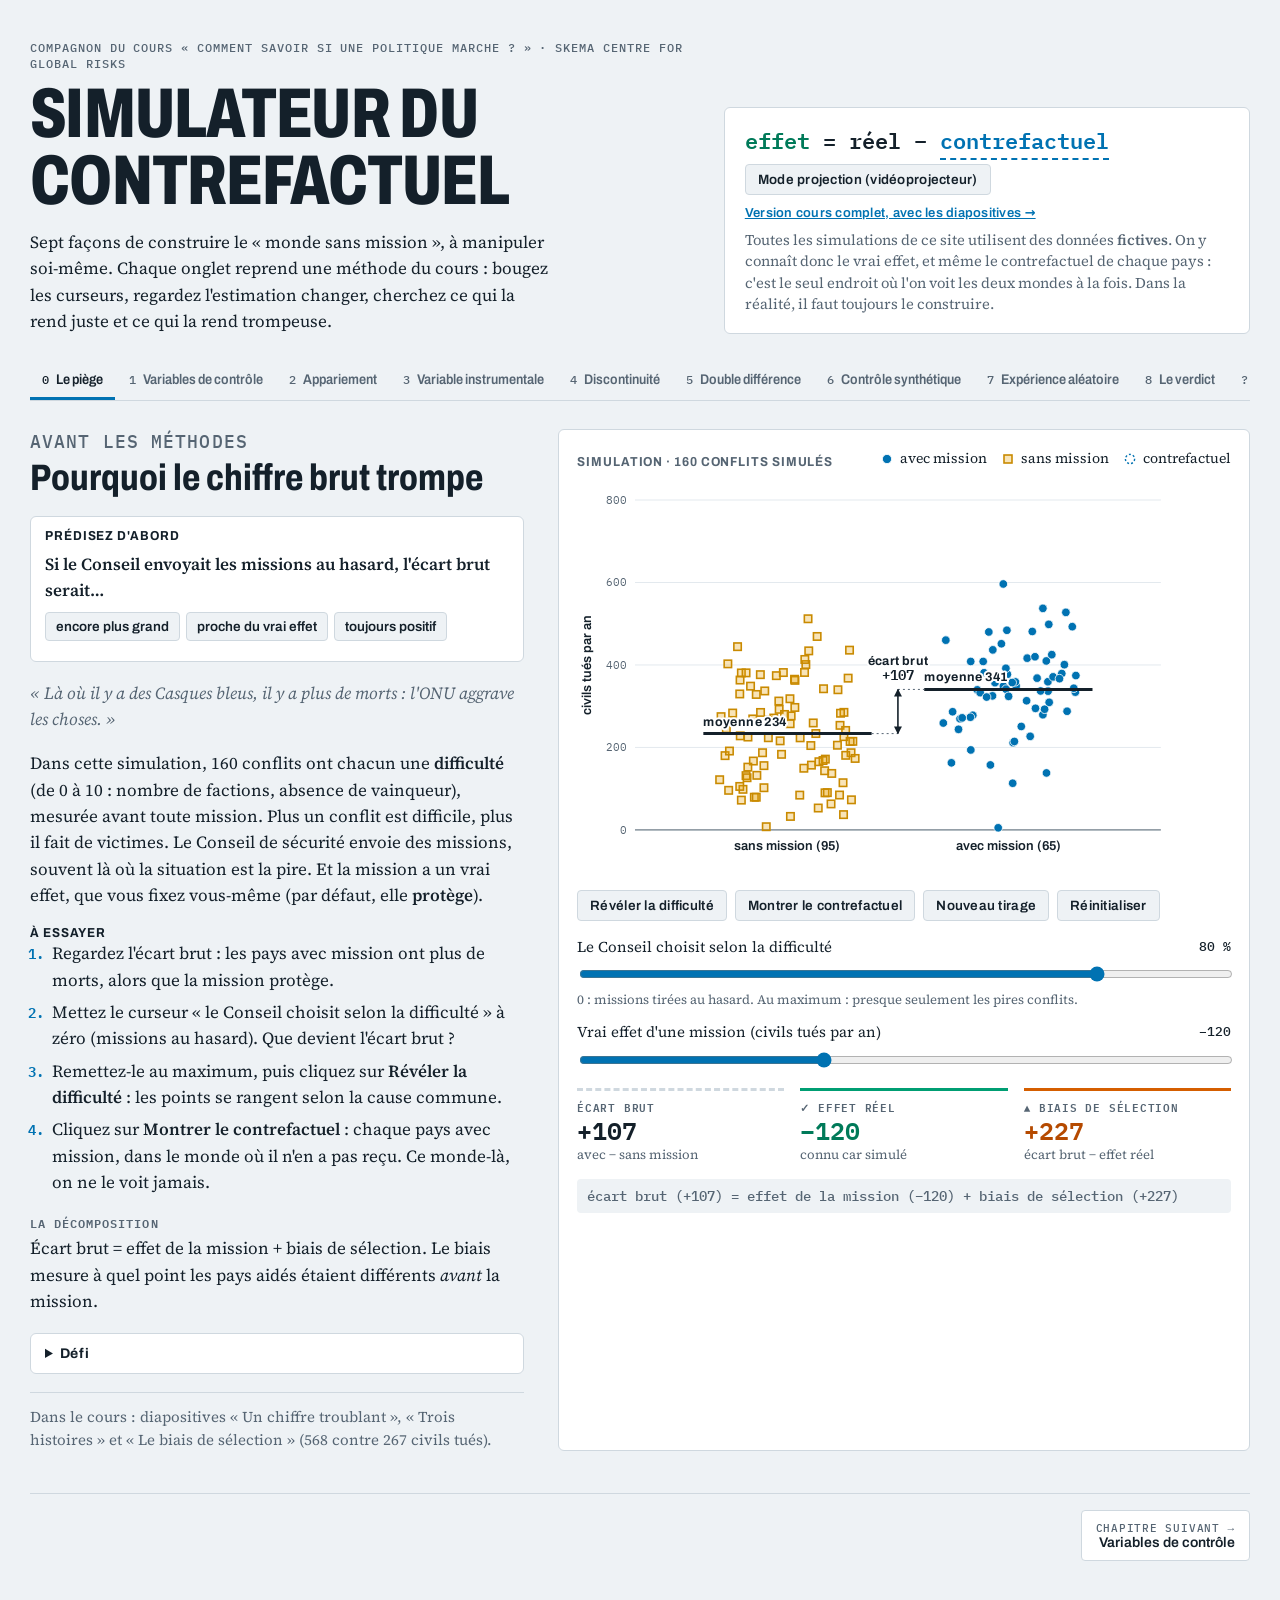
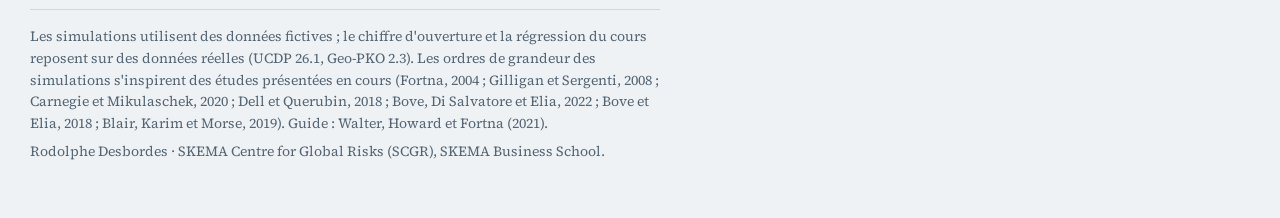
==== simulateur.html @ 94ee0ae7 "Vérification des références et des affirmations : corrections - Rotation des sièges africains au Con" ====
<!doctype html>
<html lang="fr">
<head>
<meta charset="utf-8">
<meta name="viewport" content="width=device-width, initial-scale=1, viewport-fit=cover">
<meta name="description" content="Compagnon du cours « Comment savoir si une politique marche ? » : simulations manipulables des méthodes d'inférence causale, fil rouge Casques bleus.">
<title>Simulateur du contrefactuel</title>
<link rel="icon" href="data:image/svg+xml,%3Csvg xmlns=%22http://www.w3.org/2000/svg%22 viewBox=%220 0 16 16%22%3E%3Crect width=%2216%22 height=%2216%22 rx=%223%22 fill=%22%230072B2%22/%3E%3Ccircle cx=%228%22 cy=%228%22 r=%223.2%22 fill=%22white%22/%3E%3C/svg%3E">
<link rel="stylesheet" href="fonts/fonts.css">
<style>
/* Layout: a field-lab notebook. Text column (what to compare, why, what could mislead) beside a live bench (chart, controls, readouts). One method per tab, in the order of the lecture. */
:root{
  --bg:#EEF2F5; --panel:#FFFFFF; --ink:#14202A; --muted:#566573; --line:#CFD8DF; --grid:#E3E9EE;
  --t:#0072B2; --t-soft:rgba(0,114,178,.14);
  --c:#C98A00; --c-soft:rgba(230,159,0,.28); --c-ink:#9A6700;
  --eff:#009E73; --eff-ink:#007A59; --warn:#D55E00; --warn-soft:rgba(213,94,0,.12); --warn-ink:#B54A00; --on-accent:#fff; --hid:#CC79A7; --hid-ink:#A3507E;
  --disp:"Archivo","Arial Narrow",system-ui,sans-serif;
  --body:"Source Serif 4",Georgia,"Times New Roman",serif;
  --mono:"IBM Plex Mono",ui-monospace,"SFMono-Regular",Menlo,monospace;
}
@media (prefers-color-scheme: dark){:root:not([data-theme="light"]){
  --bg:#0F161C; --panel:#172129; --ink:#E4ECF2; --muted:#9BABB8; --line:#2B3945; --grid:#212E38;
  --t:#56B4E9; --t-soft:rgba(86,180,233,.16); --c:#E69F00; --c-soft:rgba(230,159,0,.25); --c-ink:#F2B83C;
  --eff:#2BB98E; --eff-ink:#45CFA3; --warn:#EE7A35; --warn-soft:rgba(238,122,53,.14); --warn-ink:#EE7A35; --on-accent:#0F161C; --hid:#E08CBB; --hid-ink:#EBA3CB; color-scheme:dark}}
:root[data-theme="dark"]{
  --bg:#0F161C; --panel:#172129; --ink:#E4ECF2; --muted:#9BABB8; --line:#2B3945; --grid:#212E38;
  --t:#56B4E9; --t-soft:rgba(86,180,233,.16); --c:#E69F00; --c-soft:rgba(230,159,0,.25); --c-ink:#F2B83C;
  --eff:#2BB98E; --eff-ink:#45CFA3; --warn:#EE7A35; --warn-soft:rgba(238,122,53,.14); --warn-ink:#EE7A35; --on-accent:#0F161C; --hid:#E08CBB; --hid-ink:#EBA3CB; color-scheme:dark}

*{box-sizing:border-box}
body{background:var(--bg);color:var(--ink);font:17px/1.55 var(--body);margin:0}
.wrap{max-width:1260px;margin:0 auto;padding-inline:20px;padding-block:0 56px}
h1,h2,h3{font-family:var(--disp);text-wrap:balance;margin:0}
p{margin:0}
a{color:var(--t)}
button,input{font:inherit}
:focus-visible{outline:2px solid var(--t);outline-offset:2px}

/* hero */
.hero{padding-block:40px 26px;display:grid;grid-template-columns:minmax(0,1.25fr) minmax(0,1fr);gap:36px;align-items:end}
.eyebrow{font:500 12px/1.3 var(--mono);letter-spacing:.08em;text-transform:uppercase;color:var(--muted)}
.hero h1{font-weight:800;font-stretch:72%;font-size:clamp(2.4rem,6vw,4.4rem);line-height:.95;letter-spacing:-.01em;text-transform:uppercase;margin-top:10px}
.hero .lede{margin-top:14px;max-width:58ch;color:var(--ink)}
.formula{border:1px solid var(--line);background:var(--panel);border-radius:6px;padding:18px 20px;display:grid;gap:10px}
.formula .eq{font:600 clamp(1.05rem,2.2vw,1.35rem)/1.3 var(--mono)}
.formula .eq .cf{border-bottom:2px dashed var(--t);color:var(--t)}
.formula .eq .ef{color:var(--eff-ink)}
.switch{font:600 13px var(--disp);letter-spacing:.02em}
.switch:empty{display:none}
.formula small{font-size:.92rem;color:var(--muted);line-height:1.45}

/* tabs */
.tabs{position:sticky;top:env(safe-area-inset-top,0px);z-index:5;background:var(--bg);border-bottom:1px solid var(--line);display:flex;gap:2px;overflow-x:auto;scrollbar-width:thin}
.tabs button{border:0;background:none;color:var(--muted);padding:12px 12px 10px;cursor:pointer;white-space:nowrap;font:600 14px var(--disp);font-stretch:88%;border-bottom:3px solid transparent;display:flex;gap:7px;align-items:baseline}
.tabs button .n{font:500 12px var(--mono)}
.tabs button[aria-selected="true"]{color:var(--ink);border-bottom-color:var(--t)}
.tabs button:hover{color:var(--ink)}

/* panels */
.panel{display:grid;grid-template-columns:minmax(0,5fr) minmax(0,7fr);gap:34px;padding-top:28px}
.panel[hidden]{display:none!important}
.text{display:grid;gap:18px;align-content:start;min-width:0}
.text h2{font-weight:750;font-stretch:80%;font-size:clamp(1.7rem,3vw,2.3rem);line-height:1.05}
.text h2 .k{font:500 .5em var(--mono);color:var(--muted);display:block;letter-spacing:.06em;margin-bottom:6px;text-transform:uppercase}
.text .q{font-style:italic;color:var(--muted)}
dl.sheet{margin:0;display:grid;gap:12px}
dl.sheet dt{font:600 11.5px var(--mono);letter-spacing:.09em;text-transform:uppercase;color:var(--muted)}
dl.sheet dd{margin:2px 0 0}
dl.sheet .trap dt{color:var(--warn-ink)}
.steps{margin:0;padding-left:1.3em;display:grid;gap:6px}
.steps li::marker{font:600 .85em var(--mono);color:var(--t)}
.h3{font:700 13px var(--disp);letter-spacing:.07em;text-transform:uppercase;font-stretch:90%}
details.defi{border:1px solid var(--line);border-radius:6px;padding:12px 14px;background:var(--panel)}
details.defi summary{cursor:pointer;font:700 14px var(--disp);letter-spacing:.04em}
details.defi p{margin-top:8px}
.course{font-size:.94rem;color:var(--muted);border-top:1px solid var(--line);padding-top:12px}

/* lab bench */
.lab{background:var(--panel);border:1px solid var(--line);border-radius:6px;padding:18px;display:grid;gap:14px;align-content:start;min-width:0}
.labhead{display:flex;flex-wrap:wrap;justify-content:space-between;gap:8px 16px;align-items:baseline}
.labhead .h3{color:var(--muted)}
.legend{display:flex;flex-wrap:wrap;gap:6px 14px;font-size:14px;color:var(--ink)}
.legend span{display:inline-flex;align-items:center;gap:6px}
.legend svg{flex:none}
.chartbox{min-width:0}
svg.chart{width:100%;height:auto;display:block}
.controls{display:grid;gap:10px}
.ctl{display:grid;grid-template-columns:minmax(0,1fr) auto;gap:2px 12px;align-items:center}
.ctl label{font-size:15px}
.ctl output{font:500 13px var(--mono);color:var(--ink);text-align:right;min-width:6ch}
.ctl input[type=range]{grid-column:1/-1;width:100%;min-height:24px;accent-color:var(--t)}
.ctl .hint{grid-column:1/-1;font-size:13px;color:var(--muted)}
.btns{display:flex;flex-wrap:wrap;gap:8px}
.btn{border:1px solid var(--line);background:var(--bg);color:var(--ink);border-radius:4px;padding:7px 12px;cursor:pointer;font:600 13.5px var(--disp);letter-spacing:.02em}
.btn:hover{border-color:var(--muted)}
.btn[aria-pressed="true"]{background:var(--ink);color:var(--panel);border-color:var(--ink)}
.btn.primary{background:var(--t);border-color:var(--t);color:var(--on-accent)}
.seg{display:flex;flex-wrap:wrap;border:1px solid var(--line);border-radius:4px;overflow:hidden;width:fit-content;max-width:100%}
.seg button{border:0;border-right:1px solid var(--line);background:var(--bg);color:var(--ink);padding:7px 12px;cursor:pointer;font:600 13px var(--disp)}
.seg button:last-child{border-right:0}
.seg button[aria-pressed="true"]{background:var(--ink);color:var(--panel)}
.chk{display:flex;gap:8px;align-items:center;font-size:15px}
.chk input{accent-color:var(--t);width:17px;height:17px}

.readouts{display:grid;grid-template-columns:repeat(auto-fit,minmax(150px,1fr));gap:12px 16px}
.ro{border-top:3px solid var(--line);padding-top:6px;min-width:0}
.ro .k{font:600 11px var(--mono);letter-spacing:.07em;text-transform:uppercase;color:var(--muted)}
.ro .v{font:600 1.55rem/1.2 var(--mono);font-variant-numeric:tabular-nums}
.ro .note{font-size:13px;color:var(--muted)}
.ro.est{border-top-color:var(--t)}
.ro.true{border-top-color:var(--eff)} .ro.true .k::before{content:"\2713\00a0"} .ro.true .v{color:var(--eff-ink)}
.ro.bias{border-top-color:var(--warn)} .ro.bias .k::before{content:"\25B2\00a0"} .ro.bias.big .v{color:var(--warn-ink)}
.ro.raw{border-top-style:dashed}
.eqline{font:500 14px var(--mono);color:var(--muted);background:var(--bg);border-radius:4px;padding:8px 10px;overflow-x:auto}
.verdict{font-size:15px;padding:8px 12px;border-radius:4px;background:var(--bg)}
.verdict b{font-family:var(--disp)}
.weights{display:grid;grid-template-columns:repeat(auto-fit,minmax(170px,1fr));gap:8px 16px}

/* svg */
.grid{stroke:var(--grid);stroke-width:1}
.zero{stroke:var(--muted);stroke-width:1}
.base{stroke:var(--muted);stroke-width:1}
.tick{fill:var(--muted);font:11.5px var(--mono)}
.alab{fill:var(--ink);font:600 13px var(--disp)}
.lbl{fill:var(--ink);font:13px var(--body)}
.lbl-m{fill:var(--muted);font:12.5px var(--body)}
.lbl-b{fill:var(--ink);font:700 12.5px var(--disp);letter-spacing:.03em}
.num{fill:var(--ink);font:600 14px var(--mono)}
.num-eff{fill:var(--eff-ink);font:700 14px var(--mono)}
.num-warn{fill:var(--warn-ink);font:700 13px var(--mono)}
.num-t{fill:var(--t);font:600 13px var(--mono)}
.halo{paint-order:stroke;stroke:var(--panel);stroke-width:4px;stroke-linejoin:round}
.mk-t{fill:var(--t);stroke:var(--panel);stroke-width:.8}
.mk-c{fill:var(--c-soft);stroke:var(--c);stroke-width:1.6}
.mk-cf{fill:none;stroke:var(--t);stroke-width:1.4;stroke-dasharray:2 2}
.mk-big-t{fill:var(--t);stroke:var(--panel);stroke-width:2}
.mk-big-c{fill:var(--c);stroke:var(--panel);stroke-width:2}
.dim{opacity:.28}
.mean{stroke:var(--ink);stroke-width:3}
.mean-cf{stroke:var(--t);stroke-width:2.5;stroke-dasharray:6 4}
.guide{stroke:var(--muted);stroke-width:1;stroke-dasharray:2 3}
.cf-link{stroke:var(--t);stroke-width:1;opacity:.45}
.arr-ink{stroke:var(--ink);stroke-width:1.6}
.arr-eff{stroke:var(--eff);stroke-width:2.6}
.arr-warn{stroke:var(--warn);stroke-width:2}
.ln-t{stroke:var(--t);stroke-width:2.6;fill:none}
.ln-c{stroke:var(--c);stroke-width:2.6;fill:none;stroke-dasharray:8 5}
.ln-cf{stroke:var(--t);stroke-width:2;fill:none;stroke-dasharray:3 4}
.ln-warn{stroke:var(--warn);stroke-width:2;fill:none;stroke-dasharray:9 4 2 4}
.ln-pool{stroke:var(--muted);stroke-width:1;fill:none;opacity:.45}
.ln-zero{stroke:var(--muted);stroke-width:1}
.match{stroke:var(--muted);stroke-width:1.2}
.cal{fill:var(--hid);fill-opacity:.035;stroke:var(--hid);stroke-width:1;stroke-dasharray:3 3}
.ring-warn{fill:none;stroke:var(--warn);stroke-width:1.8;stroke-dasharray:3 2}
.band{fill:var(--t-soft)}
.band-p{fill:var(--warn-soft)}
.cut{stroke:var(--ink);stroke-width:1.3;stroke-dasharray:5 4}
.bar{fill:var(--muted);opacity:.5}
.bar-on{fill:var(--t);opacity:.75}
.bar-t{fill:var(--t);opacity:.7}
.bar-w{fill:url(#hatch-w);stroke:var(--warn);stroke-width:1}
.cell{fill:var(--ink)}
.ah-eff{fill:var(--eff)} .ah-ink{fill:var(--ink)} .ah-warn{fill:var(--warn)}
.hatch-ln{stroke:var(--warn);stroke-width:2} .hatch-bg{fill:var(--warn-soft)}
.pt{transition:transform .75s cubic-bezier(.3,.7,.2,1)}
@media (prefers-reduced-motion: reduce){.pt{transition:none}}

/* quiz */
.quiz{display:grid;gap:18px}
.qitem{border-top:1px solid var(--line);padding-top:14px;display:grid;gap:10px}
.qitem .qq{font-weight:600}
.qopts{display:flex;flex-wrap:wrap;gap:6px}
.qopts button{border:1px solid var(--line);background:var(--bg);color:var(--ink);border-radius:4px;padding:6px 10px;cursor:pointer;font:600 13px var(--disp)}
.qopts button.ok{background:var(--eff-ink);border-color:var(--eff-ink);color:var(--on-accent)}
.qopts button.ok::before{content:"\2713\00a0"}
.qopts button.no{border-color:var(--warn);color:var(--warn-ink);text-decoration:line-through}
.qfb{font-size:15px}
.score{font:600 14px var(--mono)}

/* course deck */
.deck{grid-column:1/-1;display:grid;grid-template-columns:minmax(0,1fr);gap:10px;min-width:0}
.stage{width:100%}
.deckhead{display:flex;flex-wrap:wrap;justify-content:space-between;align-items:baseline;gap:6px 16px}
.deckhead .h3{color:var(--muted)}
.deckhead .count{font:500 13px var(--mono);color:var(--muted)}
.stage{position:relative;background:#fff;border:1px solid var(--line);border-radius:6px;overflow:hidden;aspect-ratio:16/9;max-width:100%;outline:none}
.stage:focus-visible{outline:2px solid var(--t);outline-offset:2px}
.stage img{display:block;width:100%;height:100%;object-fit:contain;background:#fff}
.stage .hit{position:absolute;top:0;bottom:0;width:30%;border:0;background:transparent;cursor:pointer}
.stage .hit.prev{left:0}.stage .hit.next{right:0}
.stage .hit:hover{background:linear-gradient(90deg,rgba(0,0,0,.05),transparent)}
.stage .hit.next:hover{background:linear-gradient(270deg,rgba(0,0,0,.05),transparent)}
.stage:fullscreen{border:0;border-radius:0;background:#000}
.deckbar{display:flex;flex-wrap:wrap;gap:8px;align-items:center}
.strip{display:flex;gap:6px;overflow-x:auto;padding-block:4px;flex:1 1 260px;min-width:0;scrollbar-width:thin}
.strip button{flex:none;width:76px;aspect-ratio:16/9;padding:0;border:2px solid var(--line);border-radius:3px;background:#fff;cursor:pointer;overflow:hidden}
.strip button img{width:100%;height:100%;object-fit:cover;display:block}
.strip button[aria-current="true"]{border-color:var(--t);box-shadow:0 0 0 1px var(--t)}
.btn:disabled{opacity:.4;cursor:default}
@media (max-width:640px){.deckbar .strip{order:5;flex-basis:100%}}
.reserve{font:500 11px var(--mono);letter-spacing:.07em;text-transform:uppercase;color:var(--hid-ink)}
details.transcript{font-size:14px;color:var(--muted)}
details.transcript summary{cursor:pointer;font:600 13px var(--disp)}
details.transcript p{margin-top:6px;max-width:90ch}
.tolab{justify-self:start}
.chapnav{grid-column:1/-1;display:flex;flex-wrap:wrap;justify-content:space-between;gap:10px;border-top:1px solid var(--line);padding-top:16px;margin-top:8px}
.chapnav button{border:1px solid var(--line);background:var(--panel);color:var(--ink);border-radius:4px;padding:10px 14px;cursor:pointer;font:600 14px var(--disp);text-align:left}
.chapnav button small{display:block;font:500 11px var(--mono);letter-spacing:.07em;text-transform:uppercase;color:var(--muted)}
.chapnav button:hover{border-color:var(--muted)}
.chapnav .nx{margin-left:auto;text-align:right}
.tabs button.seen .n::after{content:"\2713";margin-left:3px;color:var(--eff-ink)}
.solo{grid-column:1/-1;max-width:70ch;display:grid;gap:10px}

/* predict */
.predict{border:1px solid var(--line);background:var(--panel);border-radius:6px;padding:12px 14px;display:grid;gap:8px}
.predict .pq{font-weight:600}
.predict .popts{display:flex;flex-wrap:wrap;gap:6px}
.predict .popts button{border:1px solid var(--line);background:var(--bg);color:var(--ink);border-radius:4px;padding:6px 10px;cursor:pointer;font:600 13.5px var(--disp);text-align:left}
.predict .popts button.ok{background:var(--eff-ink);border-color:var(--eff-ink);color:var(--on-accent)}
.predict .popts button.ok::before{content:"\2713\00a0"}
.predict .popts button.no{border-color:var(--warn);color:var(--warn-ink);text-decoration:line-through}
.predict .pfb{font-size:15px}
/* triangulation */
.tri-cap{font-size:13.5px;color:var(--muted)}
.mk-ko{fill:var(--panel);stroke:var(--warn);stroke-width:2}
.ci-ok{stroke:var(--t);stroke-width:3;stroke-linecap:round}
.ci-ko{stroke:var(--warn);stroke-width:2.4;stroke-dasharray:6 4}
.ref1{stroke:var(--eff);stroke-width:2}
.ref0{stroke:var(--muted);stroke-width:1.2;stroke-dasharray:3 3}
.rowname{fill:var(--ink);font:700 13px var(--disp)}
.rowko{fill:var(--warn-ink);font:12.5px var(--body)}
/* projection mode */
.projbtn{justify-self:start}
.mk-raw{fill:var(--ink);stroke:var(--panel);stroke-width:1}
.ci-raw{stroke:var(--ink);stroke-width:3;stroke-linecap:round}
html.proj body{font-size:20px}
html.proj .wrap{max-width:1560px}
html.proj .tick{font-size:15px} html.proj .alab{font-size:16px} html.proj .lbl-b,html.proj .rowname{font-size:15.5px}
html.proj .num,html.proj .num-eff,html.proj .num-warn,html.proj .num-t{font-size:17px} html.proj .lbl,html.proj .lbl-m,html.proj .rowko{font-size:15px}
html.proj .ro .v{font-size:2.1rem} html.proj .ro .k{font-size:13px} html.proj .ctl label{font-size:18px}
html.proj .btn,html.proj .seg button{font-size:16px;padding:9px 14px}

footer{margin-top:48px;border-top:1px solid var(--line);padding-top:16px;font-size:14px;color:var(--muted);display:grid;gap:6px;max-width:90ch}

@media (max-width:980px){.panel{grid-template-columns:minmax(0,1fr)}.hero{grid-template-columns:minmax(0,1fr)}}
@media (max-width:520px){body{font-size:16px}.lab{padding:12px}.ro .v{font-size:1.3rem}}
</style>

<svg width="0" height="0" style="position:absolute" aria-hidden="true" focusable="false"><defs>
<marker id="ah-eff" viewBox="0 0 10 10" refX="9" refY="5" markerUnits="userSpaceOnUse" markerWidth="10" markerHeight="10" orient="auto-start-reverse"><path d="M0,0 L10,5 L0,10 z" class="ah-eff"/></marker>
<marker id="ah-ink" viewBox="0 0 10 10" refX="9" refY="5" markerUnits="userSpaceOnUse" markerWidth="8" markerHeight="8" orient="auto-start-reverse"><path d="M0,0 L10,5 L0,10 z" class="ah-ink"/></marker>
<marker id="ah-warn" viewBox="0 0 10 10" refX="9" refY="5" markerUnits="userSpaceOnUse" markerWidth="9" markerHeight="9" orient="auto-start-reverse"><path d="M0,0 L10,5 L0,10 z" class="ah-warn"/></marker>
<pattern id="hatch-w" width="6" height="6" patternUnits="userSpaceOnUse" patternTransform="rotate(45)"><rect width="6" height="6" class="hatch-bg"/><line x1="0" y1="0" x2="0" y2="6" class="hatch-ln"/></pattern>
</defs></svg>

<noscript><p style="padding:12px 20px;font-weight:600">Les simulations et les diapositives de ce site ont besoin de JavaScript.</p></noscript>
<div class="wrap">
<header class="hero">
  <div>
    <div class="eyebrow">Compagnon du cours «&nbsp;Comment savoir si une politique marche&nbsp;?&nbsp;» · SKEMA Centre for Global Risks</div>
    <h1>Simulateur du contrefactuel</h1>
    <p class="lede">Sept façons de construire le «&nbsp;monde sans mission&nbsp;», à manipuler soi-même. Chaque onglet reprend une méthode du cours&nbsp;: bougez les curseurs, regardez l'estimation changer, cherchez ce qui la rend juste et ce qui la rend trompeuse.</p>
  </div>
  <div class="formula">
    <div class="eq"><span class="ef">effet</span> = réel − <span class="cf">contrefactuel</span></div>
    <button class="btn projbtn" id="projb" aria-pressed="false" title="Agrandit les textes et les graphiques pour un vidéoprojecteur">Mode projection (vidéoprojecteur)</button>
    <a class="switch" id="switchv" href="index.html">Version cours complet, avec les diapositives →</a>
    <small>Toutes les simulations de ce site utilisent des données <b>fictives</b>. On y connaît donc le vrai effet, et même le contrefactuel de chaque pays&nbsp;: c'est le seul endroit où l'on voit les deux mondes à la fois. Dans la réalité, il faut toujours le construire.</small>
  </div>
</header>

<main id="contenu">
<nav class="tabs" role="tablist" aria-label="Méthodes">
  <button role="tab" data-tab="piege"><span class="n">0</span>Le piège</button>
  <button role="tab" data-tab="m1"><span class="n">1</span>Variables de contrôle</button>
  <button role="tab" data-tab="m2"><span class="n">2</span>Appariement</button>
  <button role="tab" data-tab="m3"><span class="n">3</span>Variable instrumentale</button>
  <button role="tab" data-tab="m4"><span class="n">4</span>Discontinuité</button>
  <button role="tab" data-tab="m5"><span class="n">5</span>Double différence</button>
  <button role="tab" data-tab="m6"><span class="n">6</span>Contrôle synthétique</button>
  <button role="tab" data-tab="m7"><span class="n">7</span>Expérience aléatoire</button>
  <button role="tab" data-tab="verdict"><span class="n">8</span>Le verdict</button>
  <button role="tab" data-tab="quiz"><span class="n">?</span>Testez-vous</button>
</nav>

<!-- ================= 0 ================= -->
<section class="panel" id="p-piege" role="tabpanel">
  <div class="deck" data-ch="piege"></div>
  <div class="text">
    <h2><span class="k">Avant les méthodes</span>Pourquoi le chiffre brut trompe</h2>
    <div class="predict" data-p="piege"></div>
    <p class="q">«&nbsp;Là où il y a des Casques bleus, il y a plus de morts&nbsp;: l'ONU aggrave les choses.&nbsp;»</p>
    <p>Dans cette simulation, 160 conflits ont chacun une <b>difficulté</b> (de 0 à 10&nbsp;: nombre de factions, absence de vainqueur), mesurée avant toute mission. Plus un conflit est difficile, plus il fait de victimes. Le Conseil de sécurité envoie des missions, souvent là où la situation est la pire. Et la mission a un vrai effet, que vous fixez vous-même (par défaut, elle <b>protège</b>).</p>
    <div>
      <div class="h3">À essayer</div>
      <ol class="steps">
        <li>Regardez l'écart brut&nbsp;: les pays avec mission ont plus de morts, alors que la mission protège.</li>
        <li>Mettez le curseur «&nbsp;le Conseil choisit selon la difficulté&nbsp;» à zéro (missions au hasard). Que devient l'écart brut&nbsp;?</li>
        <li>Remettez-le au maximum, puis cliquez sur <b>Révéler la difficulté</b>&nbsp;: les points se rangent selon la cause commune.</li>
        <li>Cliquez sur <b>Montrer le contrefactuel</b>&nbsp;: chaque pays avec mission, dans le monde où il n'en a pas reçu. Ce monde-là, on ne le voit jamais.</li>
      </ol>
    </div>
    <dl class="sheet">
      <div><dt>La décomposition</dt><dd>Écart brut = effet de la mission + biais de sélection. Le biais mesure à quel point les pays aidés étaient différents <i>avant</i> la mission.</dd></div>
    </dl>
    <details class="defi"><summary>Défi</summary><p>Trouvez un réglage où la mission sauve des vies mais où l'écart brut est quand même positif, puis un réglage où les deux ont le même signe. Qu'est-ce qui change entre les deux&nbsp;?</p><p><i>Piste&nbsp;:</i> tout se joue sur la sélection. Quand le Conseil choisit au hasard, l'écart brut retrouve le vrai effet (au bruit près).</p></details>
    <p class="course">Dans le cours&nbsp;: diapositives «&nbsp;Un chiffre troublant&nbsp;», «&nbsp;Trois histoires&nbsp;» et «&nbsp;Le biais de sélection&nbsp;» (568 contre 267 civils tués).</p>
  </div>
  <div class="lab">
    <div class="labhead"><div class="h3">Simulation · 160 conflits simulés</div>
      <div class="legend"><span><svg width="14" height="14"><circle cx="7" cy="7" r="4.6" class="mk-t"/></svg>avec mission</span><span><svg width="14" height="14"><rect x="3" y="3" width="8" height="8" class="mk-c"/></svg>sans mission</span><span><svg width="14" height="14"><circle cx="7" cy="7" r="4.6" class="mk-cf"/></svg>contrefactuel</span></div></div>
    <div class="chartbox"><svg class="chart" id="c0" role="img" aria-label="Civils tués selon la présence d'une mission"></svg></div>
    <div class="btns">
      <button class="btn" id="b0g" aria-pressed="false">Révéler la difficulté</button>
      <button class="btn" id="b0cf" aria-pressed="false">Montrer le contrefactuel</button>
      <button class="btn" id="b0n">Nouveau tirage</button><button class="btn" data-reset="piege">Réinitialiser</button>
    </div>
    <div class="controls">
      <div class="ctl"><label for="s0s">Le Conseil choisit selon la difficulté</label><output id="o0s"></output><input type="range" id="s0s" min="0" max="1" step="0.05" value="0.8"><span class="hint">0&nbsp;: missions tirées au hasard. Au maximum&nbsp;: presque seulement les pires conflits.</span></div>
      <div class="ctl"><label for="s0t">Vrai effet d'une mission (civils tués par an)</label><output id="o0t"></output><input type="range" id="s0t" min="-250" max="100" step="10" value="-120"></div>
    </div>
    <div class="readouts">
      <div class="ro raw"><div class="k">Écart brut</div><div class="v" id="r0a"></div><div class="note">avec − sans mission</div></div>
      <div class="ro true"><div class="k">Effet réel</div><div class="v" id="r0b"></div><div class="note">connu car simulé</div></div>
      <div class="ro bias" id="ro0c"><div class="k">Biais de sélection</div><div class="v" id="r0c"></div><div class="note">écart brut − effet réel</div></div>
    </div>
    <div class="eqline" id="eq0" aria-live="polite"></div>
  </div>
  <nav class="chapnav" aria-label="Chapitres"></nav>
</section>

<!-- ================= 1 ================= -->
<section class="panel" id="p-m1" role="tabpanel" hidden>
  <div class="deck" data-ch="m1"></div>
  <div class="text">
    <h2><span class="k">Méthode 1</span>Les variables de contrôle&nbsp;: comparer à profil égal</h2>
    <div class="predict" data-p="m1"></div>
    <dl class="sheet">
      <div><dt>Le contrefactuel</dt><dd>Les pays sans mission qui ont le même profil <b>mesuré</b> (ici, la même difficulté).</dd></div>
      <div><dt>L'hypothèse clé</dt><dd>On a mesuré tout ce qui pousse à la fois à envoyer une mission et à la violence.</dd></div>
      <div class="trap"><dt>Ce qui pourrait tromper</dt><dd>Un facteur non mesuré, comme la <b>volonté de paix</b> des belligérants&nbsp;: ceux qui veulent vraiment la paix acceptent plus volontiers une mission.</dd></div>
    </dl>
    <div>
      <div class="h3">À essayer</div>
      <ol class="steps">
        <li>Passez de <b>Comparaison brute</b> à <b>Groupes de difficulté</b>&nbsp;: dans chaque groupe, qui fait mieux&nbsp;? C'est le paradoxe de Simpson.</li>
        <li>Le biais reste important avec trois groupes. Augmentez le nombre de groupes&nbsp;: il fond (en moyenne sur de nombreux tirages, environ +40 avec 3 groupes, +15 avec 5, +5 avec 10&nbsp;; un tirage isolé peut s'en écarter).</li>
        <li>Cliquez sur <b>Retirer l'effet de la difficulté</b>&nbsp;: les points glissent, comme si tous les conflits avaient la même difficulté. L'écart restant est l'estimation par régression.</li>
        <li>Montez le curseur «&nbsp;volonté de paix non mesurée&nbsp;»&nbsp;: l'estimation s'éloigne du vrai effet, même en contrôlant la difficulté.</li>
        <li>Cochez «&nbsp;mesurer aussi la volonté de paix&nbsp;»&nbsp;: le biais disparaît. Mais dans la réalité, on ne sait pas la mesurer.</li>
      </ol>
    </div>
    <details class="defi"><summary>Défi</summary><p>Avec trois groupes seulement, l'estimation reste biaisée même sans facteur caché. Pourquoi&nbsp;?</p><p><i>Piste&nbsp;:</i> à l'intérieur d'un groupe, les pays avec mission restent plus difficiles que les autres (en moyenne de trois quarts de point sur l'échelle de 0 à 10, soit une quarantaine de morts de plus). Trois groupes, c'est un contrôle grossier&nbsp;; la régression utilise la difficulté exacte. Même leçon que pour les variables non mesurées&nbsp;: une variable mal mesurée ne contrôle qu'en partie.</p></details>
    <p class="course">Dans le cours&nbsp;: Fortna (2004), 39&nbsp;% contre 42&nbsp;% de rechutes en brut, puis un risque réduit de plus de 55&nbsp;% à caractéristiques égales&nbsp;; la critique de Kocher (2014), qui vise Hultman et al.</p>
  </div>
  <div class="lab">
    <div class="labhead"><div class="h3">Simulation · 170 conflits simulés</div>
      <div class="legend"><span><svg width="14" height="14"><circle cx="7" cy="7" r="4.6" class="mk-t"/></svg>avec mission</span><span><svg width="14" height="14"><rect x="3" y="3" width="8" height="8" class="mk-c"/></svg>sans mission</span></div></div>
    <div class="seg" role="group" aria-label="Étape">
      <button data-step="0" aria-pressed="true">Comparaison brute</button>
      <button data-step="1" aria-pressed="false">Groupes de difficulté</button>
      <button data-step="2" aria-pressed="false">Retirer l'effet de la difficulté</button>
    </div>
    <div class="chartbox"><svg class="chart" id="c1" role="img" aria-label="Comparaison à difficulté égale"></svg></div>
    <div class="controls">
      <div class="ctl"><label for="s1h">Volonté de paix non mesurée</label><output id="o1h"></output><input type="range" id="s1h" min="0" max="1" step="0.05" value="0"><span class="hint">Elle rend une mission plus probable et la violence plus faible.</span></div>
      <div class="ctl"><label for="s1g">Nombre de groupes de difficulté (étape 2)</label><output id="o1g"></output><input type="range" id="s1g" min="2" max="10" step="1" value="3"><span class="hint">Plus les groupes sont fins, plus les pays comparés se ressemblent vraiment.</span></div>
      <label class="chk"><input type="checkbox" id="k1u"> Mesurer aussi la volonté de paix (étape 3)</label>
    </div>
    <div class="btns"><button class="btn" id="b1n">Nouveau tirage</button><button class="btn" data-reset="m1">Réinitialiser</button></div>
    <div class="readouts">
      <div class="ro est"><div class="k" id="l1a">Estimation</div><div class="v" id="r1a"></div><div class="note" id="n1a"></div></div>
      <div class="ro true"><div class="k">Effet réel</div><div class="v" id="r1b"></div><div class="note">connu car simulé</div></div>
      <div class="ro bias" id="ro1c"><div class="k">Biais</div><div class="v" id="r1c"></div><div class="note">estimation − effet réel</div></div>
    </div>
  </div>
  <nav class="chapnav" aria-label="Chapitres"></nav>
</section>

<!-- ================= 2 ================= -->
<section class="panel" id="p-m2" role="tabpanel" hidden>
  <div class="deck" data-ch="m2"></div>
  <div class="text">
    <h2><span class="k">Méthode 2</span>L'appariement&nbsp;: un jumeau pour chaque pays</h2>
    <div class="predict" data-p="m2"></div>
    <dl class="sheet">
      <div><dt>Le contrefactuel</dt><dd>Pour chaque pays avec mission, le pays sans mission qui lui ressemblait le plus <b>avant</b> (difficulté et durée de la guerre).</dd></div>
      <div><dt>L'hypothèse clé</dt><dd>Les jumeaux ne diffèrent sur rien d'important et de non mesuré.</dd></div>
      <div class="trap"><dt>Ce qui pourrait tromper</dt><dd>Des jumeaux qui ne se ressemblent pas vraiment, ou des pays aidés qui n'ont <b>aucun</b> équivalent (le «&nbsp;pays D&nbsp;» du cours).</dd></div>
    </dl>
    <div>
      <div class="h3">À essayer</div>
      <ol class="steps">
        <li>Chaque trait relie un pays avec mission à son jumeau. Le halo pointillé montre jusqu'où on accepte une ressemblance.</li>
        <li>Élargissez la distance tolérée&nbsp;: plus aucun pays n'est écarté, mais les conflits les plus durs reçoivent des jumeaux lointains et moins difficiles, et le biais grimpe (en moyenne sur de nombreux tirages, environ +5 avec une dizaine de pays appariés, +20 avec les 24&nbsp;; un tirage isolé peut s'en écarter).</li>
        <li>Réduisez-la&nbsp;: les jumeaux sont proches, mais les conflits les plus durs (en haut à droite) sont écartés. L'effet ne vaut plus que pour les autres.</li>
        <li>Cochez «&nbsp;difficulté seulement&nbsp;»&nbsp;: les jumeaux se ressemblent sur la difficulté mais pas sur la durée, et le biais explose, quelle que soit la distance. C'est le piège de la méthode 1&nbsp;: on n'apparie que sur ce que l'on mesure.</li>
      </ol>
    </div>
    <details class="defi"><summary>Défi</summary><p>King et Zeng (2007) reprochent à Doyle et Sambanis de comparer des cas «&nbsp;qui ne se ressemblent pas&nbsp;». Où, sur le graphique, se trouvent ces cas&nbsp;?</p><p><i>Piste&nbsp;:</i> dans la zone où il n'y a que des ronds bleus. Toute comparaison y est une extrapolation.</p></details>
    <p class="course">Dans le cours&nbsp;: Gilligan et Sergenti (2008), risque de rechute −70&nbsp;% sans appariement, −86&nbsp;% avec.</p>
  </div>
  <div class="lab">
    <div class="labhead"><div class="h3">Simulation · 24 pays avec mission, 80 sans</div>
      <div class="legend"><span><svg width="14" height="14"><circle cx="7" cy="7" r="4.6" class="mk-t"/></svg>avec mission</span><span><svg width="14" height="14"><rect x="3" y="3" width="8" height="8" class="mk-c"/></svg>sans mission</span><span><svg width="16" height="16"><circle cx="8" cy="8" r="6.5" class="ring-warn"/><circle cx="8" cy="8" r="3.5" class="mk-t"/></svg>sans jumeau&nbsp;: écarté</span></div></div>
    <div class="chartbox"><svg class="chart" id="c2" role="img" aria-label="Appariement des pays selon la difficulté et la durée"></svg></div>
    <div class="controls">
      <div class="ctl"><label for="s2c">Distance maximale tolérée</label><output id="o2c"></output><input type="range" id="s2c" min="0.1" max="1.5" step="0.05" value="0.5"><span class="hint">En écarts-types de difficulté et de durée. Au-delà de 1,2 environ, tous les pays ont déjà un jumeau&nbsp;: plus rien ne change.</span></div>
      <label class="chk"><input type="checkbox" id="k2g"> Apparier sur la difficulté seulement (oublier la durée de la guerre)</label>
    </div>
    <div class="btns"><button class="btn" id="b2n">Nouveau tirage</button><button class="btn" data-reset="m2">Réinitialiser</button></div>
    <div class="readouts">
      <div class="ro raw"><div class="k">Comparaison brute</div><div class="v" id="r2a"></div><div class="note">tous les pays</div></div>
      <div class="ro est"><div class="k">Avec jumeaux</div><div class="v" id="r2b"></div><div class="note" id="n2b"></div></div>
      <div class="ro true"><div class="k">Effet réel</div><div class="v" id="r2c"></div><div class="note">civils tués par an</div></div>
      <div class="ro bias" id="ro2d"><div class="k">Biais</div><div class="v" id="r2d"></div><div class="note">avec jumeaux − effet réel</div></div>
    </div>
  </div>
  <nav class="chapnav" aria-label="Chapitres"></nav>
</section>

<!-- ================= 3 ================= -->
<section class="panel" id="p-m3" role="tabpanel" hidden>
  <div class="deck" data-ch="m3"></div>
  <div class="text">
    <h2><span class="k">Méthode 3</span>La variable instrumentale&nbsp;: le coup de pouce</h2>
    <div class="predict" data-p="m3"></div>
    <dl class="sheet">
      <div><dt>Le contrefactuel</dt><dd>Les conflits <b>sans</b> coup de pouce. Ici, le coup de pouce est la rotation au Conseil de sécurité&nbsp;: un des trois sièges africains revient toujours à l'Afrique de l'Ouest, les deux autres tournent entre les autres sous-régions selon un ordre fixé d'avance, et quand la sous-région d'un pays en guerre siège, ce pays reçoit plus de Casques bleus.</dd></div>
      <div><dt>Les trois conditions</dt><dd>(1) Le coup de pouce équivaut à un tirage au sort&nbsp;: sans lien avec les facteurs cachés. (2) Il change vraiment le nombre de soldats. (3) Il n'agit sur les violences <b>que</b> par les soldats.</dd></div>
      <div class="trap"><dt>Ce qui pourrait tromper</dt><dd>Un coup de pouce trop faible (estimation très instable), ou un lien direct interdit&nbsp;: siéger au Conseil apporte aussi des sanctions ou de l'aide.</dd></div>
    </dl>
    <div>
      <div class="h3">À essayer</div>
      <ol class="steps">
        <li>Les deux gros repères sont les moyennes des deux groupes. La pente du trait qui les relie est l'estimation&nbsp;: écart de victimes ÷ écart de soldats.</li>
        <li>Comparez avec la pente pointillée (comparaison simple)&nbsp;: les missions grossissent là où les conflits sont difficiles, ce qui tire cette pente vers zéro.</li>
        <li>Baissez la force du coup de pouce, puis cliquez sur <b>Répéter 300 fois</b>&nbsp;: l'estimation part dans tous les sens.</li>
        <li>Ajoutez un lien direct&nbsp;: l'estimation est biaisée, et rien sur le graphique ne vous prévient.</li>
      </ol>
    </div>
    <details class="defi"><summary>Défi</summary><p>Pourquoi la condition 3 ne peut-elle pas se tester avec les données&nbsp;?</p><p><i>Piste&nbsp;:</i> un lien direct produit exactement le même nuage de points qu'un effet des soldats plus fort. Les auteurs vérifient les canaux mesurables (sanctions, aide, médiation), mais l'hypothèse elle-même reste un argument.</p></details>
    <p class="course">Dans le cours&nbsp;: Carnegie et Mikulaschek (2020), environ 600 Casques bleus de plus, 3 à 5 civils tués de moins par mois pour 100 soldats.</p>
  </div>
  <div class="lab">
    <div class="labhead"><div class="h3">Simulation · conflits simulés</div>
      <div class="legend"><span><svg width="14" height="14"><circle cx="7" cy="7" r="4.6" class="mk-t"/></svg>sous-région au Conseil</span><span><svg width="14" height="14"><rect x="3" y="3" width="8" height="8" class="mk-c"/></svg>pas au Conseil</span><span><svg width="26" height="10"><line x1="1" y1="5" x2="25" y2="5" class="ln-warn"/></svg>comparaison simple</span></div></div>
    <div class="chartbox"><svg class="chart" id="c3" role="img" aria-label="Victimes civiles selon le nombre de Casques bleus"></svg></div>
    <div class="controls">
      <div class="ctl"><label for="s3p">Force du coup de pouce (soldats en plus)</label><output id="o3p"></output><input type="range" id="s3p" min="0.5" max="12" step="0.5" value="6"></div>
      <div class="ctl"><label for="s3d">Lien direct interdit (civils par mois)</label><output id="o3d"></output><input type="range" id="s3d" min="-30" max="30" step="2" value="0"><span class="hint">Effet du siège au Conseil qui ne passe pas par les soldats (sanctions, aide).</span></div>
      <div class="ctl"><label for="s3n">Nombre de conflits</label><output id="o3n"></output><input type="range" id="s3n" min="20" max="300" step="10" value="80"></div>
    </div>
    <div class="btns"><button class="btn" id="b3n">Nouveau tirage</button><button class="btn" data-reset="m3">Réinitialiser</button><button class="btn primary" id="b3r">Répéter 300 fois</button></div>
    <div class="readouts">
      <div class="ro"><div class="k">Étape 1</div><div class="v" id="r3a"></div><div class="note">écart de soldats sur ce tirage (varie autour du réglage)</div></div>
      <div class="ro"><div class="k">Étape 2</div><div class="v" id="r3b"></div><div class="note">écart de civils tués par mois</div></div>
      <div class="ro est"><div class="k">Effet estimé</div><div class="v" id="r3c"></div><div class="note">pour 100 soldats (étape 2 ÷ étape 1)</div></div>
      <div class="ro raw"><div class="k">Comparaison simple</div><div class="v" id="r3d"></div><div class="note">pente du nuage</div></div>
      <div class="ro true"><div class="k">Effet réel</div><div class="v" id="r3e">−5</div><div class="note">pour 100 soldats</div></div>
    </div>
    <div id="rep3" hidden>
      <div class="legend" style="margin-bottom:6px"><span><svg width="14" height="12"><rect x="1" y="1" width="12" height="10" class="bar-t"/></svg>variable instrumentale</span><span><svg width="14" height="12"><rect x="1" y="1" width="12" height="10" class="bar-w"/></svg>comparaison simple</span></div>
      <svg class="chart" id="c3h" role="img" aria-label="Distribution des estimations sur 300 tirages"></svg>
      <p class="verdict" aria-live="polite" id="v3"></p>
    </div>
  </div>
  <nav class="chapnav" aria-label="Chapitres"></nav>
</section>

<!-- ================= 4 ================= -->
<section class="panel" id="p-m4" role="tabpanel" hidden>
  <div class="deck" data-ch="m4"></div>
  <div class="text">
    <h2><span class="k">Méthode 4</span>La discontinuité&nbsp;: de part et d'autre d'un seuil</h2>
    <div class="predict" data-p="m4"></div>
    <dl class="sheet">
      <div><dt>Le contrefactuel</dt><dd>Les hameaux <b>juste de l'autre côté</b> du seuil. Ici (règle simplifiée), un hameau noté sous 2,5 est bombardé, un hameau noté au-dessus ne l'est pas.</dd></div>
      <div><dt>L'hypothèse clé</dt><dd>Près du seuil, seul le traitement change brusquement&nbsp;: un hameau à 2,49 ressemble à un hameau à 2,51.</dd></div>
      <div class="trap"><dt>Ce qui pourrait tromper</dt><dd>Une fenêtre trop large (on compare des hameaux qui ne se ressemblent plus), une tricherie sur la note, et un résultat qui ne vaut que près du seuil.</dd></div>
    </dl>
    <div>
      <div class="h3">À essayer</div>
      <ol class="steps">
        <li>Le saut vert à 2,5 est l'estimation&nbsp;: la différence entre les deux droites, au seuil.</li>
        <li>Ajoutez de la courbure, puis élargissez la fenêtre&nbsp;: les droites ne suivent plus la vraie relation et le saut devient faux. Rétrécissez-la&nbsp;: c'est plus juste, mais avec moins de hameaux.</li>
        <li>Activez la tricherie&nbsp;: des chefs bien introduits gonflent la note de leur hameau. Regardez l'histogramme en dessous&nbsp;: un tas apparaît juste au-dessus du seuil.</li>
      </ol>
    </div>
    <details class="defi"><summary>Défi</summary><p>Pourquoi les tricheurs biaisent-ils l'estimation, alors qu'ils ne sont qu'une poignée&nbsp;?</p><p><i>Piste&nbsp;:</i> ils ne sont pas pris au hasard. Les hameaux qui réussissent à tricher sont aussi ceux où la guérilla est faible&nbsp;; ils quittent le côté gauche et s'entassent juste à droite, là où pèse l'estimation.</p></details>
    <p class="course">Dans le cours&nbsp;: Dell et Querubin (2018), Viêt Nam, notes arrondies (2,49 devient 2)&nbsp;; et, pour les Casques bleus, une discontinuité à manier avec prudence à la frontière Mali-Burkina Faso (Nomikos, 2025).</p>
  </div>
  <div class="lab">
    <div class="labhead"><div class="h3">Simulation · 600 hameaux simulés</div>
      <div class="legend"><span><svg width="14" height="14"><circle cx="7" cy="7" r="3.6" class="mk-t"/></svg>bombardé (note &lt; 2,5)</span><span><svg width="14" height="14"><rect x="4" y="4" width="6" height="6" class="mk-c"/></svg>épargné</span></div></div>
    <div class="chartbox"><svg class="chart" id="c4" role="img" aria-label="Présence de guérilla selon la note de sécurité"></svg><svg class="chart" id="c4h" role="img" aria-label="Nombre de hameaux par note"></svg></div>
    <div class="controls">
      <div class="ctl"><label for="s4h">Largeur de la fenêtre autour du seuil</label><output id="o4h"></output><input type="range" id="s4h" min="0.15" max="1.5" step="0.05" value="0.5"></div>
      <div class="ctl"><label for="s4c">Courbure de la vraie relation</label><output id="o4c"></output><input type="range" id="s4c" min="0" max="1" step="0.05" value="0"></div>
      <label class="chk"><input type="checkbox" id="k4m"> Tricherie sur la note</label>
    </div>
    <div class="btns"><button class="btn" id="b4n">Nouveau tirage</button><button class="btn" data-reset="m4">Réinitialiser</button></div>
    <div class="readouts">
      <div class="ro est"><div class="k">Saut estimé</div><div class="v" id="r4a"></div><div class="note">points de probabilité</div></div>
      <div class="ro true"><div class="k">Effet réel</div><div class="v" id="r4b">+15</div><div class="note">points de probabilité</div></div>
      <div class="ro bias" id="ro4c"><div class="k">Biais</div><div class="v" id="r4c"></div><div class="note">saut − effet réel</div></div>
      <div class="ro"><div class="k">Hameaux utilisés</div><div class="v" id="r4d"></div><div class="note">dans la fenêtre</div></div>
    </div>
  </div>
  <nav class="chapnav" aria-label="Chapitres"></nav>
</section>

<!-- ================= 5 ================= -->
<section class="panel" id="p-m5" role="tabpanel" hidden>
  <div class="deck" data-ch="m5"></div>
  <div class="text">
    <h2><span class="k">Méthode 5</span>La double différence&nbsp;: comparer des évolutions</h2>
    <div class="predict" data-p="m5"></div>
    <dl class="sheet">
      <div><dt>Le contrefactuel</dt><dd>Sans la mission, les comtés traités auraient suivi <b>la même évolution</b> que les autres. Les niveaux de départ peuvent différer&nbsp;: seule la pente compte.</dd></div>
      <div><dt>L'hypothèse clé</dt><dd>Les tendances parallèles. Cette hypothèse ne se prouve pas, mais on peut vérifier qu'elle tenait <b>avant</b> l'arrivée de la mission.</dd></div>
      <div class="trap"><dt>Ce qui pourrait tromper</dt><dd>L'ONU choisit des comtés qui allaient déjà mieux&nbsp;; ou la violence chassée se déplace chez les voisins, qui servent de témoins.</dd></div>
    </dl>
    <div>
      <div class="h3">À essayer</div>
      <ol class="steps">
        <li>La ligne pointillée est le contrefactuel&nbsp;: la courbe des comtés avec mission, calée sur leur niveau moyen d'avant la mission, puis décalée pour suivre l'évolution des autres.</li>
        <li>Ajoutez un écart de tendance&nbsp;: avant la mission, les deux courbes s'écartent déjà, et l'estimation devient fausse.</li>
        <li>Cochez le <b>test placebo</b>&nbsp;: on fait comme si la mission arrivait en période 3. S'il trouve un «&nbsp;effet&nbsp;», les tendances n'étaient pas parallèles.</li>
        <li>Ajoutez du déplacement de la violence&nbsp;: les témoins se dégradent, et l'effet paraît plus grand qu'il n'est.</li>
      </ol>
    </div>
    <details class="defi"><summary>Défi</summary><p>Mettez un vrai effet nul et un écart de tendance positif. Que conclurait un observateur pressé&nbsp;? Que montre le test placebo&nbsp;?</p><p><i>Piste&nbsp;:</i> il conclurait à un effet positif de la mission. Le placebo trouve un «&nbsp;effet&nbsp;» avant même l'arrivée des Casques bleus&nbsp;: signal d'alerte.</p></details>
    <p class="course">Dans le cours&nbsp;: Bove, Di Salvatore et Elia (2022), Soudan du Sud, se sentir en sécurité +12,5 points. Et Kocher (2014)&nbsp;: la violence baissait déjà avant l'arrivée des Casques bleus.</p>
  </div>
  <div class="lab">
    <div class="labhead"><div class="h3">Simulation · moyennes de 46 comtés simulés</div>
      <div class="legend"><span><svg width="26" height="12"><line x1="1" y1="6" x2="25" y2="6" class="ln-t"/><circle cx="13" cy="6" r="4" class="mk-t"/></svg>comtés avec mission</span><span><svg width="26" height="12"><line x1="1" y1="6" x2="25" y2="6" class="ln-c"/><rect x="9.5" y="2.5" width="7" height="7" class="mk-c"/></svg>sans mission</span><span><svg width="26" height="12"><line x1="1" y1="6" x2="25" y2="6" class="ln-cf"/><circle cx="13" cy="6" r="4" class="mk-cf"/></svg>contrefactuel</span></div></div>
    <div class="chartbox"><svg class="chart" id="c5" role="img" aria-label="Sentiment de sécurité au fil des périodes"></svg></div>
    <div class="controls">
      <div class="ctl"><label for="s5t">Vrai effet de la mission (points)</label><output id="o5t"></output><input type="range" id="s5t" min="-10" max="25" step="0.5" value="12.5"></div>
      <div class="ctl"><label for="s5d">Écart de tendance entre les deux groupes</label><output id="o5d"></output><input type="range" id="s5d" min="-2" max="2" step="0.1" value="0"><span class="hint">En points par période. Zéro&nbsp;: tendances parallèles.</span></div>
      <div class="ctl"><label for="s5v">Violence déplacée chez les voisins (points)</label><output id="o5v"></output><input type="range" id="s5v" min="0" max="10" step="0.5" value="0"></div>
      <label class="chk"><input type="checkbox" id="k5p"> Test placebo&nbsp;: fausse arrivée en période 3</label>
    </div>
    <div class="btns"><button class="btn" id="b5n">Nouveau tirage</button><button class="btn" data-reset="m5">Réinitialiser</button></div>
    <div class="readouts">
      <div class="ro"><div class="k">1re différence</div><div class="v" id="r5a"></div><div class="note">après − avant, avec mission</div></div>
      <div class="ro"><div class="k">2e différence</div><div class="v" id="r5b"></div><div class="note">après − avant, sans mission</div></div>
      <div class="ro est"><div class="k" id="l5c">Double différence</div><div class="v" id="r5c"></div><div class="note">1re − 2e</div></div>
      <div class="ro true"><div class="k">Effet réel</div><div class="v" id="r5d"></div><div class="note" id="n5d">connu car simulé</div></div>
    </div>
  </div>
  <nav class="chapnav" aria-label="Chapitres"></nav>
</section>

<!-- ================= 6 ================= -->
<section class="panel" id="p-m6" role="tabpanel" hidden>
  <div class="deck" data-ch="m6"></div>
  <div class="text">
    <h2><span class="k">Méthode 6</span>Le contrôle synthétique&nbsp;: un jumeau composite</h2>
    <div class="predict" data-p="m6"></div>
    <dl class="sheet">
      <div><dt>Le contrefactuel</dt><dd>Un «&nbsp;pays synthétique&nbsp;», mélange pondéré de pays sans mission qui reproduit la trajectoire du pays traité <b>avant</b> la mission.</dd></div>
      <div><dt>L'hypothèse clé</dt><dd>S'il suit fidèlement le vrai pays avant, il dit ce qui se serait passé après, à condition qu'aucun autre choc ne frappe le pays au même moment.</dd></div>
      <div class="trap"><dt>Ce qui pourrait tromper</dt><dd>Un mauvais ajustement avant, un autre choc la même année, et le hasard&nbsp;: d'où le test placebo.</dd></div>
    </dl>
    <div>
      <div class="h3">À essayer</div>
      <ol class="steps">
        <li>Construisez le jumeau à la main avec les curseurs de poids. Visez un écart moyen avant la mission le plus petit possible.</li>
        <li>Cliquez sur <b>Laisser l'algorithme choisir</b>&nbsp;: comparez ses poids aux vôtres.</li>
        <li>Lancez les <b>placebos</b>&nbsp;: on refait le calcul pour chaque pays du réservoir, comme s'il avait reçu la mission. L'écart du vrai pays sort-il du lot&nbsp;?</li>
        <li>Mettez le vrai effet à zéro et cochez «&nbsp;un autre choc la même année&nbsp;»&nbsp;: la méthode attribue le choc à la mission.</li>
      </ol>
    </div>
    <details class="defi"><summary>Défi</summary><p>Mettez le vrai effet à −3. Le placebo permet-il encore de distinguer l'effet du hasard&nbsp;?</p><p><i>Piste&nbsp;:</i> souvent non. C'est la situation de Bove et Elia (2018)&nbsp;: dans sept pays sur onze, pas d'effet détectable, ce qui ne prouve pas qu'il n'y en a aucun.</p></details>
    <p class="course">Dans le cours&nbsp;: Bove et Elia (2018), onze pays hôtes&nbsp;; Abadie et Gardeazabal (2003), le Pays basque (85&nbsp;% Catalogne, 15&nbsp;% Madrid).</p>
  </div>
  <div class="lab">
    <div class="labhead"><div class="h3">Simulation · un pays traité, sept pays dans le réservoir</div>
      <div class="legend"><span><svg width="26" height="12"><line x1="1" y1="6" x2="25" y2="6" class="ln-t"/><circle cx="13" cy="6" r="4" class="mk-t"/></svg>pays traité</span><span><svg width="26" height="12"><line x1="1" y1="6" x2="25" y2="6" class="ln-c"/><rect x="9.5" y="2.5" width="7" height="7" class="mk-c"/></svg>pays synthétique</span><span><svg width="26" height="12"><line x1="1" y1="6" x2="25" y2="6" class="ln-pool" style="opacity:.8"/></svg>réservoir</span></div></div>
    <div class="chartbox"><svg class="chart" id="c6" role="img" aria-label="PIB par habitant du pays traité et de son jumeau synthétique"></svg></div>
    <div class="weights" id="w6"></div>
    <div class="btns"><button class="btn primary" id="b6o">Laisser l'algorithme choisir</button><button class="btn" id="b6e">Poids égaux</button><button class="btn" id="b6p">Lancer les placebos</button><button class="btn" id="b6n">Nouveau tirage</button><button class="btn" data-reset="m6">Réinitialiser</button></div>
    <div class="controls">
      <div class="ctl"><label for="s6t">Vrai effet de la mission (points d'indice)</label><output id="o6t"></output><input type="range" id="s6t" min="-15" max="15" step="1" value="-8"></div>
      <label class="chk"><input type="checkbox" id="k6o"> Un autre choc frappe le pays la même année (−10)</label>
    </div>
    <div class="readouts">
      <div class="ro" id="ro6a"><div class="k">Ajustement avant</div><div class="v" id="r6a"></div><div class="note" id="n6a"></div></div>
      <div class="ro est"><div class="k">Écart après</div><div class="v" id="r6b"></div><div class="note">effet estimé (moyenne des 5 dernières années)</div></div>
      <div class="ro true"><div class="k">Effet de la mission</div><div class="v" id="r6c"></div><div class="note">connu car simulé</div></div>
    </div>
    <div id="pl6" hidden>
      <div class="legend" style="margin-bottom:6px"><span><svg width="26" height="12"><line x1="1" y1="6" x2="25" y2="6" class="ln-t"/></svg>écart du pays traité</span><span><svg width="26" height="12"><line x1="1" y1="6" x2="25" y2="6" class="ln-pool" style="opacity:.9"/></svg>écarts placebos</span></div>
      <svg class="chart" id="c6b" role="img" aria-label="Écarts des placebos"></svg>
      <p class="verdict" aria-live="polite" id="v6"></p>
    </div>
  </div>
  <nav class="chapnav" aria-label="Chapitres"></nav>
</section>

<!-- ================= 7 ================= -->
<section class="panel" id="p-m7" role="tabpanel" hidden>
  <div class="deck" data-ch="m7"></div>
  <div class="text">
    <h2><span class="k">Méthode 7</span>L'expérience aléatoire&nbsp;: laisser le hasard choisir</h2>
    <div class="predict" data-p="m7"></div>
    <dl class="sheet">
      <div><dt>Le contrefactuel</dt><dd>Le groupe témoin, tiré au sort. Le hasard équilibre les deux groupes <b>en moyenne</b>, sur tout, même sur ce qu'on ne voit pas.</dd></div>
      <div><dt>L'hypothèse clé</dt><dd>Le tirage a bien eu lieu et a été respecté. Il reste du hasard d'un tirage à l'autre, qui diminue avec le nombre de villages.</dd></div>
      <div class="trap"><dt>Ce qui pourrait tromper</dt><dd>La validité externe&nbsp;: ce qui marche dans trois comtés libériens marche-t-il au Mali&nbsp;?</dd></div>
    </dl>
    <div>
      <div class="h3">À essayer</div>
      <ol class="steps">
        <li>Une ONG forme au dialogue la moitié des villages. Cliquez sur <b>Révéler la volonté cachée</b>&nbsp;: plus la case est sombre, plus le village était déjà disposé au dialogue.</li>
        <li>Laissez l'ONG choisir ses villages&nbsp;: elle prend les plus motivés, et l'effet estimé est gonflé.</li>
        <li>Revenez au tirage au sort et cliquez sur <b>Répéter 500 fois</b>&nbsp;: chaque tirage se trompe un peu, mais en moyenne il tombe juste.</li>
        <li>Réduisez le nombre de villages et recommencez&nbsp;: les estimations se dispersent.</li>
      </ol>
    </div>
    <details class="defi"><summary>Défi</summary><p>Pourquoi ne tire-t-on pas au sort les pays qui reçoivent une mission de l'ONU&nbsp;?</p><p><i>Piste&nbsp;:</i> l'aide doit aller d'abord aux besoins, c'est politiquement impossible, et il y a trop peu de missions. On tire au sort des programmes&nbsp;: patrouilles, formations, actions locales.</p></details>
    <p class="course">Dans le cours&nbsp;: Blair, Karim et Morse (2019), patrouilles au Liberia (36 communautés tirées au sort, 38 témoins)&nbsp;; Nomikos (2022), Bamako.</p>
  </div>
  <div class="lab">
    <div class="labhead"><div class="h3">Simulation · villages simulés</div>
      <div class="legend"><span><svg width="14" height="14"><circle cx="7" cy="7" r="4.6" class="mk-t"/></svg>formé</span><span><svg width="14" height="14"><rect x="3" y="3" width="8" height="8" class="mk-c"/></svg>témoin</span><span id="lg7" hidden><svg width="34" height="12"><rect x="0" y="1" width="10" height="10" class="cell" fill-opacity=".06"/><rect x="12" y="1" width="10" height="10" class="cell" fill-opacity=".3"/><rect x="24" y="1" width="10" height="10" class="cell" fill-opacity=".55"/></svg>volonté cachée (sombre = forte)</span></div></div>
    <div class="seg" role="group" aria-label="Qui choisit">
      <button data-mode="random" aria-pressed="true">Tirage au sort</button>
      <button data-mode="ngo" aria-pressed="false">L'ONG choisit</button>
    </div>
    <div class="chartbox"><svg class="chart" id="c7" role="img" aria-label="Grille des villages"></svg></div>
    <div class="controls">
      <div class="ctl"><label for="s7n">Nombre de villages</label><output id="o7n"></output><input type="range" id="s7n" min="20" max="200" step="20" value="200"></div>
    </div>
    <div class="btns"><button class="btn" id="b7v" aria-pressed="false">Révéler la volonté cachée</button><button class="btn" id="b7n">Nouveau tirage</button><button class="btn" data-reset="m7">Réinitialiser</button><button class="btn primary" id="b7r">Répéter 500 fois</button></div>
    <div class="readouts">
      <div class="ro"><div class="k">Volonté moyenne</div><div class="v" id="r7a"></div><div class="note">formés / témoins (0 = moyenne)</div></div>
      <div class="ro est"><div class="k">Effet estimé</div><div class="v" id="r7b"></div><div class="note">conflits locaux par an</div></div>
      <div class="ro true"><div class="k">Effet réel</div><div class="v">−2,00</div><div class="note">connu car simulé</div></div>
    </div>
    <div id="rep7" hidden>
      <svg class="chart" id="c7h" role="img" aria-label="Distribution des estimations sur 500 tirages"></svg>
      <p class="verdict" aria-live="polite" id="v7"></p>
    </div>
  </div>
  <nav class="chapnav" aria-label="Chapitres"></nav>
</section>


<!-- ================= Verdict ================= -->
<section class="panel" id="p-verdict" role="tabpanel" hidden>
  <div class="deck" data-ch="verdict"></div>
  <div class="text">
    <h2><span class="k">Synthèse</span>La triangulation</h2>
    <p>Le graphique rassemble toutes les simulations du site. Pour chaque méthode, on a refait l'estimation 100 fois et l'on mesure la <b>part du vrai effet retrouvée</b>&nbsp;: 1 si l'estimation tombe juste, 0 si elle ne trouve rien, un nombre négatif si elle se trompe de signe.</p>
    <div>
      <div class="h3">À lire</div>
      <ol class="steps">
        <li><b>Hypothèse respectée</b>&nbsp;: toutes les méthodes tombent près de 1, sauf la comparaison brute, qui se trompe de signe. Leur précision diffère beaucoup&nbsp;: la double différence est serrée, la variable instrumentale très large.</li>
        <li><b>Hypothèse violée</b>&nbsp;: chaque méthode se trompe, mais chacune à sa façon et pour sa propre raison. L'instrument et l'appariement incomplet sous-estiment, les autres surestiment, et pas du même montant.</li>
        <li>D'où la force de la triangulation&nbsp;: pour que des méthodes aux faiblesses différentes concluent toutes dans le même sens <i>à tort</i>, il faudrait que chacune voie son hypothèse violée, et dans la même direction.</li>
      </ol>
    </div>
    <p class="course">C'est l'argument de Walter, Howard et Fortna (2021)&nbsp;: des dizaines d'études, avec des méthodes différentes, trouvent le même signe. Revenez au premier onglet avec le Conseil qui choisit les pires conflits&nbsp;: l'écart brut de départ mesurait surtout la sélection. Sur les vraies données du cours (diapositive «&nbsp;Nos 568 contre 267, passés à la régression&nbsp;»), l'écart de +301 civils tués tombe à +32 à violence passée égale, sans qu'aucune estimation soit significative.</p>
  </div>
  <div class="lab">
    <div class="labhead"><div class="h3">Simulation · toutes les méthodes</div>
      <div class="legend"><span><svg width="26" height="12"><line x1="2" y1="6" x2="24" y2="6" class="ci-ok"/><circle cx="13" cy="6" r="4.5" class="mk-t"/></svg>hypothèse respectée</span><span><svg width="26" height="12"><line x1="2" y1="6" x2="24" y2="6" class="ci-ko"/><rect x="9" y="2" width="8" height="8" class="mk-ko"/></svg>hypothèse violée</span><span><svg width="26" height="12"><line x1="2" y1="6" x2="24" y2="6" class="ci-raw"/><circle cx="13" cy="6" r="4.5" class="mk-raw"/></svg>comparaison brute</span></div></div>
    <div class="seg" role="group" aria-label="Scénario">
      <button data-tri="ok" aria-pressed="true">Hypothèse respectée</button>
      <button data-tri="both" aria-pressed="false">Les deux</button>
      <button data-tri="ko" aria-pressed="false">Hypothèse violée</button>
    </div>
    <div class="chartbox"><svg class="chart" id="c8" role="img" aria-label="Part du vrai effet retrouvée par chaque méthode"></svg></div>
    <p class="tri-cap">Point&nbsp;: médiane sur 100 tirages (40 pour le contrôle synthétique). Trait&nbsp;: 9 tirages sur 10. Réglages par défaut de chaque onglet&nbsp;; l'hypothèse violée correspond au réglage indiqué en orange.</p>
  </div>
  <nav class="chapnav" aria-label="Chapitres"></nav>
</section>

<!-- ================= Quiz ================= -->
<section class="panel" id="p-quiz" role="tabpanel" hidden>
  <div class="deck" data-ch="quiz"></div>
  <div class="text">
    <h2><span class="k">Synthèse</span>Testez-vous&nbsp;: quelle méthode&nbsp;?</h2>
    <p>Pour chaque question, quel contrefactuel construiriez-vous&nbsp;? Plusieurs méthodes peuvent se défendre&nbsp;: l'important est de nommer le point de comparaison et son hypothèse.</p>
    <dl class="sheet">
      <div><dt>Pour chaque méthode, trois questions</dt><dd>(1) À quoi compare-t-on&nbsp;? (2) Pourquoi est-ce crédible&nbsp;? (3) Qu'est-ce qui pourrait la rendre trompeuse&nbsp;?</dd></div>
      <div><dt>Le bon réflexe</dt><dd>Avant tout chiffre, se demander&nbsp;: <b>comparé à quoi&nbsp;?</b></dd></div>
    </dl>
    <p class="score" id="score">Score&nbsp;: 0 / 5</p>
  </div>
  <div class="lab quiz" id="quiz"></div>
  <nav class="chapnav" aria-label="Chapitres"></nav>
</section>




</main>
<footer>
  <p>Les simulations utilisent des données fictives&nbsp;; le chiffre d'ouverture et la régression du cours reposent sur des données réelles (UCDP 26.1, Geo-PKO 2.3). Les ordres de grandeur des simulations s'inspirent des études présentées en cours (Fortna, 2004&nbsp;; Gilligan et Sergenti, 2008&nbsp;; Carnegie et Mikulaschek, 2020&nbsp;; Dell et Querubin, 2018&nbsp;; Bove, Di Salvatore et Elia, 2022&nbsp;; Bove et Elia, 2018&nbsp;; Blair, Karim et Morse, 2019). Guide&nbsp;: Walter, Howard et Fortna (2021).</p>
  <p>Rodolphe Desbordes · SKEMA Centre for Global Risks (SCGR), SKEMA Business School.</p>
</footer>
</div>

<script>
"use strict";
const $=s=>document.querySelector(s);
const NS="http://www.w3.org/2000/svg";
const NB=" ", MINUS="−";
function S(tag,a,p){const e=document.createElementNS(NS,tag);for(const k in a)e.setAttribute(k,a[k]);if(p)p.appendChild(e);return e;}
function T(s,a,p){const e=S("text",a,p);e.textContent=s;return e;}
function rng(seed){let a=seed>>>0;return()=>{a|=0;a=a+0x6D2B79F5|0;let t=Math.imul(a^a>>>15,1|a);t=t+Math.imul(t^t>>>7,61|t)^t;return((t^t>>>14)>>>0)/4294967296;};}
function gauss(r){let u=0;while(u===0)u=r();return Math.sqrt(-2*Math.log(u))*Math.cos(2*Math.PI*r());}
const mean=a=>a.length?a.reduce((s,v)=>s+v,0)/a.length:NaN;
const sd=a=>{const m=mean(a);return Math.sqrt(mean(a.map(v=>(v-m)**2)));};
const logi=x=>1/(1+Math.exp(-x));
const clamp=(v,a,b)=>Math.max(a,Math.min(b,v));
const dot=(a,b)=>a.reduce((s,v,i)=>s+v*b[i],0);
function fr(x,d=0){if(!isFinite(x))return "n.d.";const r=Number(x.toFixed(d));const s=Math.abs(r).toLocaleString("fr-FR",{minimumFractionDigits:d,maximumFractionDigits:d});return (r<0?MINUS:"")+s;}
function frs(x,d=0){if(!isFinite(x))return "n.d.";const r=Number(x.toFixed(d));return (r>0?"+":"")+fr(x,d);}
function ticks(a,b,n){const st0=(b-a)/n,mag=10**Math.floor(Math.log10(st0)),e=st0/mag;const st=(e>=7.5?10:e>=3.5?5:e>=1.5?2:1)*mag;const o=[];for(let v=Math.ceil(a/st-1e-9)*st;v<=b+1e-9;v+=st)o.push(Number(v.toFixed(10)));return o;}
function decs(t){if(t.length<2)return 0;const s=Math.abs(t[1]-t[0]);return s>=1?0:s>=.1?1:2;}
function width(svg){const w=svg.parentElement.clientWidth||640;return Math.max(300,Math.min(780,Math.floor(w)));}
function frame(svg,o){
  const W=o.W,H=o.H,m=Object.assign({l:58,r:18,t:16,b:46},o.m||{});
  svg.setAttribute("viewBox",`0 0 ${W} ${H}`);
  if(!svg._L){svg._L={};["ax","under","pts","over"].forEach(k=>svg._L[k]=S("g",{},svg));}
  const L=svg._L;["ax","under","over"].forEach(k=>L[k].innerHTML="");
  if(o.clearPts){L.pts.innerHTML="";L.pts._data=null;}
  const sx=v=>m.l+(v-o.x[0])/(o.x[1]-o.x[0])*(W-m.l-m.r);
  const sy=v=>H-m.b-(v-o.y[0])/(o.y[1]-o.y[0])*(H-m.t-m.b);
  if(!o.noY){const yt=o.yt||ticks(o.y[0],o.y[1],o.ny||5),yd=decs(yt);
    yt.forEach(v=>{S("line",{x1:m.l,x2:W-m.r,y1:sy(v),y2:sy(v),class:(v===0&&o.zero)?"zero":"grid"},L.ax);T(o.yf?o.yf(v):fr(v,yd),{x:m.l-8,y:sy(v)+4,"text-anchor":"end",class:"tick"},L.ax);});}
  if(!o.noX){const xt=o.xt||ticks(o.x[0],o.x[1],o.nx||6),xd=decs(xt);
    xt.forEach(v=>{S("line",{x1:sx(v),x2:sx(v),y1:H-m.b,y2:H-m.b+5,class:"base"},L.ax);T(o.xf?o.xf(v):fr(v,xd),{x:sx(v),y:H-m.b+19,"text-anchor":"middle",class:"tick"},L.ax);});}
  S("line",{x1:m.l,x2:W-m.r,y1:H-m.b,y2:H-m.b,class:"base"},L.ax);
  if(o.xl)T(o.xl,{x:(m.l+W-m.r)/2,y:H-8,"text-anchor":"middle",class:"alab"},L.ax);
  if(o.yl){const cy=(m.t+H-m.b)/2;T(o.yl,{x:14,y:cy,transform:`rotate(-90 14 ${cy})`,"text-anchor":"middle",class:"alab"},L.ax);}
  return {sx,sy,W,H,m,ax:L.ax,under:L.under,pts:L.pts,over:L.over,xl:m.l,xr:W-m.r,yb:H-m.b,yt:m.t};
}
const ln=(p,x1,y1,x2,y2,c)=>S("line",{x1,y1,x2,y2,class:c},p);
const tx=(p,s,x,y,c,a="start")=>T(s,{x,y,class:c+" halo","text-anchor":a},p);
function varrow(p,x,y1,y2,kind,both){const a={x1:x,x2:x,y1,y2,class:"arr-"+kind,"marker-end":`url(#ah-${kind})`};if(both)a["marker-start"]=`url(#ah-${kind})`;if(Math.abs(y2-y1)>3)S("line",a,p);}
const path=(p,pts,c)=>S("path",{d:pts.map((q,i)=>(i?"L":"M")+q[0].toFixed(1)+","+q[1].toFixed(1)).join(""),class:c},p);
function marker(g,k){g.innerHTML="";
  if(k==="t")S("circle",{r:4.3,class:"mk-t"},g);
  else if(k==="c")S("rect",{x:-3.7,y:-3.7,width:7.4,height:7.4,class:"mk-c"},g);
}
function syncPts(layer,data,kf,pf){
  if(layer._data!==data){layer.innerHTML="";layer._data=data;data.forEach(o=>{o._el=S("g",{class:"pt"},layer);o._k=null;});}
  data.forEach(o=>{const k=kf(o);if(o._k!==k){marker(o._el,k);o._k=k;}const [x,y]=pf(o);o._el.style.transform=`translate(${x.toFixed(1)}px,${y.toFixed(1)}px)`;});
}
function colLabels(F,nc,nt){const narrow=F.W<520;[[2.9,"sans mission",nc],[7.1,"avec mission",nt]].forEach(([x,l,n])=>{if(narrow){T(l,{x:F.sx(x),y:F.yb+17,"text-anchor":"middle",class:"alab"},F.ax);T("("+n+")",{x:F.sx(x),y:F.yb+32,"text-anchor":"middle",class:"tick"},F.ax);}else T(`${l} (${n})`,{x:F.sx(x),y:F.yb+20,"text-anchor":"middle",class:"alab"},F.ax);});}
function dotT(p,x,y,r=4.3,cls="mk-t"){return S("circle",{cx:x,cy:y,r,class:cls},p);}
function dotC(p,x,y,s=7.4,cls="mk-c"){return S("rect",{x:x-s/2,y:y-s/2,width:s,height:s,class:cls},p);}
function setRO(id,val,biasBox,bias,tol){$("#"+id).textContent=val;if(biasBox){$("#"+biasBox).classList.toggle("big",Math.abs(bias)>tol);}}
function ols(X,y){const k=X[0].length;const A=Array.from({length:k},()=>Array(k+1).fill(0));
  X.forEach((r,i)=>{for(let a=0;a<k;a++){for(let b=0;b<k;b++)A[a][b]+=r[a]*r[b];A[a][k]+=r[a]*y[i];}});
  for(let c=0;c<k;c++){let p=c;for(let r=c+1;r<k;r++)if(Math.abs(A[r][c])>Math.abs(A[p][c]))p=r;[A[c],A[p]]=[A[p],A[c]];const d=A[c][c];if(Math.abs(d)<1e-12)return null;for(let j=c;j<=k;j++)A[c][j]/=d;for(let r=0;r<k;r++)if(r!==c){const f=A[r][c];for(let j=c;j<=k;j++)A[r][j]-=f*A[c][j];}}
  return A.map(r=>r[k]);}
function linfit(xs,ys){const n=xs.length;if(n<3)return null;const mx=mean(xs),my=mean(ys);let sxy=0,sxx=0;for(let i=0;i<n;i++){sxy+=(xs[i]-mx)*(ys[i]-my);sxx+=(xs[i]-mx)**2;}if(sxx===0)return null;const b=sxy/sxx;return{a:my-b*mx,b};}
function hist(svg,series,dom,truth,xl,truthLbl){
  const W=width(svg),H=Math.round(Math.max(170,W*.3)),nb=32,bw=(dom[1]-dom[0])/nb;
  const counts=series.map(s=>{const c=Array(nb).fill(0);let out=0;s.vals.forEach(v=>{const i=Math.floor((v-dom[0])/bw);if(i<0||i>=nb||!isFinite(v))out++;else c[i]++;});return{c,out};});
  const ymax=Math.max(4,...counts.flatMap(o=>o.c))*1.18;
  const F=frame(svg,{W,H,x:dom,y:[0,ymax],xl,yl:"tirages",ny:3,m:{t:22}});
  series.forEach((s,k)=>counts[k].c.forEach((n,i)=>{if(n)S("rect",{x:F.sx(dom[0]+i*bw)+1,y:F.sy(n),width:Math.max(1,F.sx(dom[0]+bw)-F.sx(dom[0])-2),height:F.yb-F.sy(n),class:s.cls},F.under);}));
  const x=F.sx(truth);S("line",{x1:x,x2:x,y1:F.yt-4,y2:F.yb,class:"arr-eff"},F.over);
  tx(F.over,truthLbl,x+5,F.yt+8,"num-eff");
  return counts;
}

/* ===================== 0. Le piège ===================== */
const M0={s:.8,tau:-120,showG:false,showCF:false,seed:7};
function genM0(){const r=rng(M0.seed);M0.d=[];for(let i=0;i<160;i++)M0.d.push({G:r()*10,u:r(),e:gauss(r)*55,j:r()-.5});}
function rM0(){
  const svg=$("#c0"),W=width(svg),H=Math.round(Math.max(300,W*.6));
  M0.d.forEach(o=>{const p=logi(-.9+1.4*M0.s*(o.G-5));o.M=o.u<p;o.Y0=Math.max(5,30+55*o.G+o.e);o.Y1=Math.max(5,o.Y0+M0.tau);o.Y=o.M?o.Y1:o.Y0;});
  const Tr=M0.d.filter(o=>o.M),Co=M0.d.filter(o=>!o.M);
  const F=frame(svg,{W,H,x:[0,10],y:[0,800],noX:!M0.showG,xl:M0.showG?"difficulté du conflit, avant la mission (0 à 10)":null,yl:"civils tués par an",m:{r:70}});
  const cx=o=>M0.showG?o.G:(o.M?7.1:2.9)+o.j*2.6;
  syncPts(F.pts,M0.d,o=>o.M?"t":"c",o=>[F.sx(cx(o)),F.sy(o.Y)]);
  const mT=mean(Tr.map(o=>o.Y)),mC=mean(Co.map(o=>o.Y)),mT0=mean(Tr.map(o=>o.Y0));
  if(M0.showCF)Tr.forEach(o=>{const x=F.sx(cx(o));ln(F.under,x,F.sy(o.Y),x,F.sy(o.Y0),"cf-link");S("circle",{cx:x,cy:F.sy(o.Y0),r:4.3,class:"mk-cf"},F.over);});
  if(!M0.showG){
    colLabels(F,Co.length,Tr.length);
    if(Tr.length&&Co.length){
      ln(F.over,F.sx(1.3),F.sy(mC),F.sx(4.5),F.sy(mC),"mean");ln(F.over,F.sx(5.5),F.sy(mT),F.sx(8.7),F.sy(mT),"mean");
      if(F.W>=520){tx(F.over,"moyenne "+fr(mC),F.sx(1.3),F.sy(mC)-8,"lbl-b");tx(F.over,"moyenne "+fr(mT),F.sx(5.5),F.sy(mT)-8,"lbl-b");}
      const xg=F.sx(5);ln(F.over,F.sx(4.5),F.sy(mC),xg,F.sy(mC),"guide");ln(F.over,xg,F.sy(mT),F.sx(5.5),F.sy(mT),"guide");
      varrow(F.over,xg,F.sy(mC),F.sy(mT),"ink",true);
      const top=F.sy(Math.max(mT,mC));if(F.W>=520){tx(F.over,"écart brut",xg,top-24,"lbl-b","middle");tx(F.over,frs(mT-mC),xg,top-9,"num","middle");}
      if(M0.showCF){ln(F.over,F.sx(5.5),F.sy(mT0),F.sx(8.7),F.sy(mT0),"mean-cf");tx(F.over,"les mêmes, sans mission",F.sx(8.7),F.sy(mT0)-8,"lbl-b","end");
        const xe=F.sx(9.15);varrow(F.over,xe,F.sy(mT0),F.sy(mT),"eff",false);tx(F.over,"effet",xe+6,(F.sy(mT0)+F.sy(mT))/2-4,"num-eff");tx(F.over,frs(mT-mT0),xe+6,(F.sy(mT0)+F.sy(mT))/2+12,"num-eff");}
    }
  }
  const brut=mT-mC,vrai=mT-mT0,sel=mT0-mC;
  setRO("r0a",frs(brut));setRO("r0b",frs(vrai));setRO("r0c",frs(sel),"ro0c",sel,20);
  $("#eq0").textContent=`écart brut (${frs(brut)}) = effet de la mission (${frs(vrai)}) + biais de sélection (${frs(sel)})`;
  $("#o0s").textContent=M0.s===0?"au hasard":fr(M0.s*100)+NB+"%";$("#o0t").textContent=frs(M0.tau);
}
function initM0(){genM0();
  $("#s0s").oninput=e=>{M0.s=+e.target.value;rM0();};
  $("#s0t").oninput=e=>{M0.tau=+e.target.value;rM0();};
  $("#b0g").onclick=e=>{M0.showG=!M0.showG;e.currentTarget.setAttribute("aria-pressed",M0.showG);e.currentTarget.textContent=M0.showG?"Ranger par groupe":"Révéler la difficulté";rM0();};
  $("#b0cf").onclick=e=>{M0.showCF=!M0.showCF;e.currentTarget.setAttribute("aria-pressed",M0.showCF);rM0();};
  $("#b0n").onclick=()=>{M0.seed++;genM0();rM0();};
}

/* ===================== 1. Contrôles ===================== */
const M1={h:0,step:0,addU:false,seed:3,nb:3};
function genM1(){const r=rng(M1.seed);M1.d=[];for(let i=0;i<170;i++)M1.d.push({G:r()*10,U:gauss(r),u:r(),e:gauss(r)*45,j:r()-.5});}
function rM1(){
  const svg=$("#c1"),W=width(svg),H=Math.round(Math.max(310,W*.62)),d=M1.d,tau=-120;
  d.forEach(o=>{const p=logi(-.9+.95*(o.G-5)+2.4*M1.h*o.U);o.M=o.u<p;o.Y0=Math.max(0,40+55*o.G-110*M1.h*o.U+o.e);o.Y1=Math.max(0,o.Y0+tau);o.Y=o.M?o.Y1:o.Y0;});
  const Tr=d.filter(o=>o.M),Co=d.filter(o=>!o.M);
  const att=mean(Tr.map(o=>o.Y1-o.Y0));
  const X=d.map(o=>M1.addU?[1,o.M?1:0,o.G,o.U]:[1,o.M?1:0,o.G]),b=ols(X,d.map(o=>o.Y));
  const mG=mean(d.map(o=>o.G)),mU=mean(d.map(o=>o.U));
  d.forEach(o=>{o.Ya=o.Y-b[2]*(o.G-mG)-(M1.addU?b[3]*(o.U-mU):0);});
  const nb=M1.nb,bw=10/nb;const bins=[...Array(nb).keys()].map(k=>{const lo=k*bw,hi=lo+bw;const ib=d.filter(o=>o.G>=lo&&(o.G<hi||k===nb-1));const t=ib.filter(o=>o.M),c=ib.filter(o=>!o.M);return{lo,hi,nt:t.length,nc:c.length,mt:mean(t.map(o=>o.Y)),mc:mean(c.map(o=>o.Y))};});
  let ws=0,est1=0;bins.forEach(q=>{if(q.nt&&q.nc){est1+=q.nt*(q.mt-q.mc);ws+=q.nt;}});est1=ws?est1/ws:NaN;
  const st=M1.step,col=st!==1;
  const F=frame(svg,{W,H,x:[0,10],y:[-150,850],noX:col,xl:st===1?"difficulté du conflit":null,yl:st===2?"civils tués, effet de la difficulté retiré":"civils tués par an",zero:true});
  const cx=o=>st===1?o.G:(o.M?7.1:2.9)+o.j*2.6;
  syncPts(F.pts,d,o=>o.M?"t":"c",o=>[F.sx(cx(o)),F.sy(st===2?o.Ya:o.Y)]);
  let est;
  if(col){
    colLabels(F,Co.length,Tr.length);
    const key=st===2?"Ya":"Y",mT=mean(Tr.map(o=>o[key])),mC=mean(Co.map(o=>o[key]));est=mT-mC;
    ln(F.over,F.sx(1.3),F.sy(mC),F.sx(4.5),F.sy(mC),"mean");ln(F.over,F.sx(5.5),F.sy(mT),F.sx(8.7),F.sy(mT),"mean");
    const xg=F.sx(5);ln(F.over,F.sx(4.5),F.sy(mC),xg,F.sy(mC),"guide");ln(F.over,xg,F.sy(mT),F.sx(5.5),F.sy(mT),"guide");
    varrow(F.over,xg,F.sy(mC),F.sy(mT),st===2?"eff":"ink",true);
    const top=F.sy(Math.max(mT,mC));if(F.W>=520){tx(F.over,st===2?"écart à difficulté égale":"écart brut",xg,top-24,"lbl-b","middle");tx(F.over,frs(est),xg,top-9,st===2?"num-eff":"num","middle");}
  }else{
    est=est1;const names=nb===3?["conflits faciles","moyens","difficiles"]:null;
    bins.forEach((q,k)=>{if(k)ln(F.under,F.sx(q.lo),F.yt,F.sx(q.lo),F.yb,"guide");
      const xm=F.sx((q.lo+q.hi)/2);if(names)tx(F.over,names[k],xm,F.yt+12,"lbl-b","middle");
      if(nb===3&&F.W>=520)tx(F.over,`${q.nt} avec · ${q.nc} sans`,xm,F.sy(-110),"lbl-m","middle");
      const pad=bw*.08;if(q.nt){ln(F.over,F.sx(q.lo+pad),F.sy(q.mt),F.sx(q.hi-pad),F.sy(q.mt),"ln-t");}
      if(q.nc){ln(F.over,F.sx(q.lo+pad),F.sy(q.mc),F.sx(q.hi-pad),F.sy(q.mc),"ln-c");}
      if(q.nt&&q.nc&&nb===3){const xa=F.sx(q.hi-.45);varrow(F.over,xa,F.sy(q.mc),F.sy(q.mt),"eff",false);tx(F.over,frs(q.mt-q.mc),F.sx(q.hi-.6),Math.min(F.sy(q.mt),F.sy(q.mc))-8,"num-eff","end");}
    });
  }
  const labels=["Comparaison brute",`À difficulté égale (${nb} groupes)`,"Difficulté retirée (régression)"];
  $("#l1a").textContent=labels[st];
  $("#n1a").textContent=st===1?"moyenne des écarts, pondérée par les missions":st===2?(M1.addU?"contrôles"+NB+": difficulté et volonté de paix":"contrôle"+NB+": difficulté"):"avec − sans mission";
  setRO("r1a",frs(est));setRO("r1b",frs(att));setRO("r1c",frs(est-att),"ro1c",est-att,15);
  $("#o1h").textContent=M1.h===0?"aucune":fr(M1.h*100)+NB+"%";$("#o1g").textContent=String(M1.nb);
}
function initM1(){genM1();
  document.querySelectorAll("#p-m1 .seg button").forEach(b=>b.onclick=()=>{M1.step=+b.dataset.step;document.querySelectorAll("#p-m1 .seg button").forEach(x=>x.setAttribute("aria-pressed",x===b));rM1();});
  $("#s1h").oninput=e=>{M1.h=+e.target.value;rM1();};
  $("#s1g").oninput=e=>{M1.nb=+e.target.value;if(M1.step!==1){M1.step=1;document.querySelectorAll("#p-m1 .seg button").forEach(x=>x.setAttribute("aria-pressed",x.dataset.step==="1"));}rM1();};
  $("#k1u").onchange=e=>{M1.addU=e.target.checked;rM1();};
  $("#b1n").onclick=()=>{M1.seed++;genM1();rM1();};
}

/* ===================== 2. Appariement ===================== */
const M2={c:.5,seed:21,tau:-100,onlyG:false};
function genM2(){const r=rng(M2.seed),d=[];
  for(let i=0;i<24;i++){const G=clamp(7.4+gauss(r)*1.5,.3,9.9),D=clamp(12+gauss(r)*4,1,19.8);d.push({M:true,G,D,Y:40+5.5*G*G+1.2*D*D+gauss(r)*30+M2.tau});}
  for(let i=0;i<80;i++){const G=10*Math.pow(r(),2.6),D=clamp(1+18*Math.pow(r(),2.6),.5,19.8);d.push({M:false,G,D,Y:40+5.5*G*G+1.2*D*D+gauss(r)*30});}
  M2.d=d;M2.sG=sd(d.map(o=>o.G));M2.sD=sd(d.map(o=>o.D));}
function rM2(){
  const svg=$("#c2"),W=width(svg),H=Math.round(Math.max(300,W*.62)),d=M2.d,Tr=d.filter(o=>o.M),Co=d.filter(o=>!o.M);
  const F=frame(svg,{W,H,x:[0,10],y:[0,20],xl:"difficulté de la guerre (avant)",yl:"durée de la guerre (années)",clearPts:true});
  const dist=(a,b)=>Math.hypot((a.G-b.G)/M2.sG,M2.onlyG?0:(a.D-b.D)/M2.sD);
  const pairs=[];Tr.forEach(t=>{let best=null,bd=1e9;Co.forEach(c=>{const q=dist(t,c);if(q<bd){bd=q;best=c;}});t.m=bd<=M2.c?best:null;if(t.m)pairs.push(t);});
  const used=new Set(pairs.map(t=>t.m));
  const kx=(F.sx(1)-F.sx(0))*M2.sG,ky=(F.sy(0)-F.sy(1))*M2.sD;
  Tr.forEach(t=>M2.onlyG?null:S("ellipse",{cx:F.sx(t.G),cy:F.sy(t.D),rx:M2.c*kx,ry:M2.c*ky,class:"cal"},F.under));
  pairs.forEach(t=>ln(F.under,F.sx(t.G),F.sy(t.D),F.sx(t.m.G),F.sy(t.m.D),"match"));
  Co.forEach(c=>{const e=dotC(F.pts,F.sx(c.G),F.sy(c.D));if(!used.has(c))e.classList.add("dim");});
  Tr.forEach(t=>{dotT(F.pts,F.sx(t.G),F.sy(t.D));if(!t.m){S("circle",{cx:F.sx(t.G),cy:F.sy(t.D),r:8.5,class:"ring-warn"},F.over);}});
  const nd=Tr.length-pairs.length;
  if(nd)tx(F.over,`${nd} pays sans jumeau, écartés`,F.xr-4,F.yt+12,"num-warn","end");
  const naive=mean(Tr.map(o=>o.Y))-mean(Co.map(o=>o.Y));
  const est=pairs.length?mean(pairs.map(t=>t.Y-t.m.Y)):NaN;
  setRO("r2a",frs(naive));setRO("r2b",frs(est));$("#n2b").textContent=`${pairs.length} pays sur ${Tr.length} appariés`;
  setRO("r2c",frs(M2.tau));setRO("r2d",frs(est-M2.tau),"ro2d",est-M2.tau,20);
  $("#o2c").textContent=fr(M2.c,2);
}
function initM2(){genM2();$("#s2c").oninput=e=>{M2.c=+e.target.value;rM2();};$("#k2g").onchange=e=>{M2.onlyG=e.target.checked;rM2();};$("#b2n").onclick=()=>{M2.seed++;genM2();rM2();};}

/* ===================== 3. Instrument ===================== */
const M3={pi:6,delta:0,n:80,seed:31};
function simM3(seed,pi,delta,n){const r=rng(seed),d=[];for(let i=0;i<n;i++){const Z=r()<.5,G=3+gauss(r)*1.5;const T=Math.max(0,10+4*G+pi*Z+gauss(r)*3);const Y=Math.max(0,200+30*G-5*T+delta*Z+gauss(r)*15);d.push({Z,T,Y});}
  const z1=d.filter(o=>o.Z),z0=d.filter(o=>!o.Z);const T1=mean(z1.map(o=>o.T)),T0=mean(z0.map(o=>o.T)),Y1=mean(z1.map(o=>o.Y)),Y0=mean(z0.map(o=>o.Y));
  const f=linfit(d.map(o=>o.T),d.map(o=>o.Y));return{d,T1,T0,Y1,Y0,iv:(Y1-Y0)/(T1-T0),naive:f?f.b:NaN,f};}
function rM3(){
  const svg=$("#c3"),W=width(svg),H=Math.round(Math.max(300,W*.6));
  const R=simM3(M3.seed,M3.pi,M3.delta,M3.n);M3.R=R;
  const xs=R.d.map(o=>o.T),ys=R.d.map(o=>o.Y);
  const xd=[0,Math.max(...xs)*1.08],yd=[0,Math.max(...ys)*1.1];
  const F=frame(svg,{W,H,x:xd,y:yd,xl:"Casques bleus (centaines)",yl:"civils tués par mois",clearPts:true});
  R.d.forEach(o=>o.Z?dotT(F.pts,F.sx(o.T),F.sy(o.Y),3.8):dotC(F.pts,F.sx(o.T),F.sy(o.Y),6.6));
  if(R.f)ln(F.under,F.sx(xd[0]),F.sy(R.f.a),F.sx(xd[1]),F.sy(R.f.a+R.f.b*xd[1]),"ln-warn");
  const sl=R.iv,ic=R.Y0-sl*R.T0;
  if(isFinite(sl)){const xa=clamp(R.T0-(R.T1-R.T0)*1.6,xd[0],xd[1]),xb=clamp(R.T1+(R.T1-R.T0)*1.6,xd[0],xd[1]);
    S("line",{x1:F.sx(xa),y1:F.sy(ic+sl*xa),x2:F.sx(xb),y2:F.sy(ic+sl*xb),class:"arr-eff"},F.over);}
  ln(F.over,F.sx(R.T0),F.sy(R.Y0),F.sx(R.T1),F.sy(R.Y0),"guide");ln(F.over,F.sx(R.T1),F.sy(R.Y0),F.sx(R.T1),F.sy(R.Y1),"guide");
  dotC(F.over,F.sx(R.T0),F.sy(R.Y0),15,"mk-big-c");dotT(F.over,F.sx(R.T1),F.sy(R.Y1),8.5,"mk-big-t");
  const lo=R.Y0>=R.Y1;tx(F.over,"moyenne sans",F.sx(R.T0),F.sy(R.Y0)+(lo?-14:26),"lbl-b","middle");
  tx(F.over,"moyenne avec",F.sx(R.T1),F.sy(R.Y1)+(lo?26:-14),"lbl-b","middle");
  const dT=(R.T1-R.T0)*100,dY=R.Y1-R.Y0;
  setRO("r3a",frs(dT)+" soldats");setRO("r3b",frs(dY,1));setRO("r3c",frs(R.iv,1));setRO("r3d",frs(R.naive,1));
  $("#o3p").textContent="+"+fr(M3.pi*100)+" soldats";$("#o3d").textContent=frs(M3.delta);$("#o3n").textContent=String(M3.n);
  if(!$("#rep3").hidden)repM3();
}
function repM3(){
  const iv=[],nv=[];for(let k=0;k<300;k++){const R=simM3(1000+k*7+M3.seed*131,M3.pi,M3.delta,M3.n);iv.push(R.iv);nv.push(R.naive);}
  $("#rep3").hidden=false;
  hist($("#c3h"),[{vals:nv,cls:"bar-w"},{vals:iv,cls:"bar-t"}],[-15,5],-5,"effet estimé pour 100 soldats","vrai effet −5");
  const srt=[...iv].sort((a,b)=>a-b),q=p=>srt[Math.floor(p*(srt.length-1))];
  const out=iv.filter(v=>v<-15||v>5).length;
  $("#v3").innerHTML=`<b>Variable instrumentale&nbsp;:</b> 9 tirages sur 10 entre ${fr(q(.05),1)} et ${fr(q(.95),1)}${out?` (${out} hors du graphique)`:""}. <b>Comparaison simple&nbsp;:</b> en moyenne ${fr(mean(nv),1)}, loin de −5, quel que soit le nombre de conflits.`;
}
function initM3(){
  $("#s3p").oninput=e=>{M3.pi=+e.target.value;rM3();};$("#s3d").oninput=e=>{M3.delta=+e.target.value;rM3();};$("#s3n").oninput=e=>{M3.n=+e.target.value;rM3();};
  $("#b3n").onclick=()=>{M3.seed++;rM3();};$("#b3r").onclick=()=>repM3();
}

/* ===================== 4. Discontinuité ===================== */
const M4={h:.5,curv:0,manip:false,seed:41,tau:15};
function genM4(){const r=rng(M4.seed);M4.d=[];for(let i=0;i<600;i++)M4.d.push({s:1+4*r(),U:gauss(r),e:gauss(r)*6,v:r()});}
function rM4(){
  const svg=$("#c4"),W=width(svg),H=Math.round(Math.max(280,W*.55)),c=2.5;
  M4.d.forEach(o=>{o.cheat=M4.manip&&o.s>=1.9&&o.s<c&&o.U>.2;o.r=o.cheat?c+.02+o.v*.28:o.s;o.D=o.r<c;
    o.Y=clamp(18+7*(5-o.s)+M4.curv*7*(o.s-c)**3-6*o.U+o.e+(o.D?M4.tau:0),0,100);});
  const F=frame(svg,{W,H,x:[1,5],y:[0,100],xl:"note de sécurité du hameau (avant arrondi)",yl:"guérilla active (%)",clearPts:true});
  S("rect",{x:F.sx(c-M4.h),y:F.yt,width:F.sx(c+M4.h)-F.sx(c-M4.h),height:F.yb-F.yt,class:"band"},F.under);
  M4.d.forEach(o=>{const inb=Math.abs(o.r-c)<=M4.h;const e=o.D?dotT(F.pts,F.sx(o.r),F.sy(o.Y),2.6):dotC(F.pts,F.sx(o.r),F.sy(o.Y),4.4);if(!inb)e.classList.add("dim");});
  ln(F.over,F.sx(c),F.yt,F.sx(c),F.yb,"cut");tx(F.over,"seuil 2,5",F.sx(c)+5,F.yt+12,"lbl-b");
  const L=M4.d.filter(o=>o.r<c&&o.r>=c-M4.h),Rr=M4.d.filter(o=>o.r>=c&&o.r<=c+M4.h);
  const fl=linfit(L.map(o=>o.r-c),L.map(o=>o.Y)),fr_=linfit(Rr.map(o=>o.r-c),Rr.map(o=>o.Y));
  let est=NaN;
  if(fl&&fr_){est=fl.a-fr_.a;
    S("line",{x1:F.sx(c-M4.h),y1:F.sy(fl.a-fl.b*M4.h),x2:F.sx(c),y2:F.sy(fl.a),class:"ln-t"},F.over);
    S("line",{x1:F.sx(c),y1:F.sy(fr_.a),x2:F.sx(c+M4.h),y2:F.sy(fr_.a+fr_.b*M4.h),class:"ln-c"},F.over);
    varrow(F.over,F.sx(c)+1,F.sy(fr_.a),F.sy(fl.a),"eff",false);
    tx(F.over,"saut "+frs(est,1),F.sx(c)+8,(F.sy(fl.a)+F.sy(fr_.a))/2+4,"num-eff");}
  setRO("r4a",frs(est,1));setRO("r4c",frs(est-M4.tau,1),"ro4c",est-M4.tau,3);setRO("r4d",String(L.length+Rr.length));
  $("#o4h").textContent="±"+fr(M4.h,2);$("#o4c").textContent=M4.curv===0?"aucune":fr(M4.curv*100)+NB+"%";
  // histogram of scores
  const hs=$("#c4h"),Hh=96,nb=40,cnt=Array(nb).fill(0);M4.d.forEach(o=>{const i=Math.min(nb-1,Math.floor((o.r-1)/.1));cnt[i]++;});
  const G=frame(hs,{W,H:Hh,x:[1,5],y:[0,Math.max(...cnt)*1.15],noY:true,m:{t:18,b:22}});
  cnt.forEach((n,i)=>{const lo=1+i*.1,inb=lo+.05>=c-M4.h&&lo+.05<=c+M4.h;S("rect",{x:G.sx(lo)+.5,y:G.sy(n),width:G.sx(1.1)-G.sx(1)-1,height:G.yb-G.sy(n),class:inb?"bar-on":"bar"},G.under);});
  ln(G.over,G.sx(c),G.yt-6,G.sx(c),G.yb,"cut");tx(G.over,"nombre de hameaux par note",G.xl,12,"lbl-m");
}
function initM4(){genM4();
  $("#s4h").oninput=e=>{M4.h=+e.target.value;rM4();};$("#s4c").oninput=e=>{M4.curv=+e.target.value;rM4();};
  $("#k4m").onchange=e=>{M4.manip=e.target.checked;rM4();};$("#b4n").onclick=()=>{M4.seed++;genM4();rM4();};}

/* ===================== 5. Double différence ===================== */
const M5={tau:12.5,dl:0,dep:0,plac:false,seed:51};
function genM5(){const r=rng(M5.seed);M5.nT=[];M5.nC=[];for(let t=0;t<8;t++){M5.nT.push(gauss(r)*.5);M5.nC.push(gauss(r)*.5);}}
function rM5(){
  const svg=$("#c5"),W=width(svg),H=Math.round(Math.max(290,W*.58)),P=[1,2,3,4,5,6,7,8];
  const C=P.map((t,i)=>42+1.2*t+M5.nC[i]-(t>=5?M5.dep:0)),Tr=P.map((t,i)=>30+(1.2+M5.dl)*t+M5.nT[i]+(t>=5?M5.tau:0));
  const cut=M5.plac?2.5:4.5,pre=P.map(t=>t<cut),post=P.map(t=>t>cut&&(!M5.plac||t<=4));
  const mm=(a,mask)=>mean(a.filter((_,i)=>mask[i]));
  const d1=mm(Tr,post)-mm(Tr,pre),d2=mm(C,post)-mm(C,pre),did=d1-d2,truth=M5.plac?0:M5.tau;
  const cf=P.map((t,i)=>mm(Tr,pre)+(C[i]-mm(C,pre)));
  const all=[...C,...Tr,...cf],y0=Math.floor(Math.min(...all)/5)*5-5,y1=Math.ceil(Math.max(...all)/5)*5+5;
  const F=frame(svg,{W,H,x:[.5,9.2],y:[y0,y1],xt:P,xl:"période (vague d'enquête)",yl:"se sentir en sécurité (%)",clearPts:true,m:{r:20}});
  S("rect",{x:F.sx(cut),y:F.yt,width:F.sx(M5.plac?4.5:8.5)-F.sx(cut),height:F.yb-F.yt,class:M5.plac?"band-p":"band"},F.under);
  ln(F.over,F.sx(cut),F.yt,F.sx(cut),F.yb,"cut");tx(F.over,M5.plac?"fausse arrivée":"arrivée de la mission",F.sx(cut)+5,F.yt+12,"lbl-b");
  if(M5.plac){ln(F.over,F.sx(4.5),F.yt,F.sx(4.5),F.yb,"guide");tx(F.over,"données ignorées",F.sx(4.6),F.yt+28,"lbl-m");}
  const cfIdx=P.map((t,i)=>i).filter(i=>M5.plac?P[i]<=4:true);
  path(F.under,cfIdx.map(i=>[F.sx(P[i]),F.sy(cf[i])]),"ln-cf");
  path(F.under,P.map((t,i)=>[F.sx(t),F.sy(C[i])]),"ln-c");
  path(F.under,P.map((t,i)=>[F.sx(t),F.sy(Tr[i])]),"ln-t");
  cfIdx.forEach(i=>{if(P[i]>cut)S("circle",{cx:F.sx(P[i]),cy:F.sy(cf[i]),r:4.6,class:"mk-cf"},F.pts);});
  P.forEach((t,i)=>{dotC(F.pts,F.sx(t),F.sy(C[i]),8);dotT(F.pts,F.sx(t),F.sy(Tr[i]),4.8);});
  const lastI=M5.plac?3:7,xe=F.sx(P[lastI]+.45);
  const mT=mm(Tr,post),mCF=mean(cfIdx.filter(i=>post[i]).map(i=>cf[i]));
  ln(F.over,F.sx(cut+.15),F.sy(mCF),xe,F.sy(mCF),"guide");ln(F.over,F.sx(cut+.15),F.sy(mT),xe,F.sy(mT),"guide");
  varrow(F.over,xe,F.sy(mCF),F.sy(mT),"eff",false);
  tx(F.over,frs(did,1),xe-6,Math.min(F.sy(mT),F.sy(mCF))-8,"num-eff","end");
  tx(F.over,"avec mission",F.sx(1)-2,F.sy(Tr[0])+(Tr[0]<C[0]?20:-12),"num-t");
  setRO("r5a",frs(d1,1));setRO("r5b",frs(d2,1));setRO("r5c",frs(did,1));setRO("r5d",frs(truth,1));
  $("#l5c").textContent=M5.plac?"Placebo":"Double différence";$("#n5d").textContent=M5.plac?"aucune mission avant la période 5":"connu car simulé";
  $("#o5t").textContent=frs(M5.tau,1);$("#o5d").textContent=frs(M5.dl,1);$("#o5v").textContent=fr(M5.dep,1);
}
function initM5(){genM5();
  $("#s5t").oninput=e=>{M5.tau=+e.target.value;rM5();};$("#s5d").oninput=e=>{M5.dl=+e.target.value;rM5();};$("#s5v").oninput=e=>{M5.dep=+e.target.value;rM5();};
  $("#k5p").onchange=e=>{M5.plac=e.target.checked;rM5();};$("#b5n").onclick=()=>{M5.seed++;genM5();rM5();};}

/* ===================== 6. Contrôle synthétique ===================== */
const M6={tau:-8,other:false,seed:61,w:[1,1,1,1,1,1,1],years:25,t0:12};
const NAMES6=["Pays A","Pays B","Pays C","Pays D","Pays E","Pays F","Pays G"];
function projSimplex(v){const u=[...v].sort((a,b)=>b-a);let cs=0,th=0;for(let i=0;i<u.length;i++){cs+=u[i];const t=(cs-1)/(i+1);if(u[i]-t>0)th=t;}return v.map(x=>Math.max(0,x-th));}
function synthOpt(X,y){const k=X[0].length;let v=Array(k).fill(1),lam=1;
  for(let it=0;it<60;it++){const Xv=X.map(r=>dot(r,v)),g=Array(k).fill(0);X.forEach((r,i)=>r.forEach((x,j)=>g[j]+=x*Xv[i]));lam=Math.hypot(...g);v=g.map(x=>x/lam);}
  const step=1/lam;let w=Array(k).fill(1/k),z=[...w],tk=1;
  for(let it=0;it<6000;it++){const res=X.map((r,i)=>dot(r,z)-y[i]),g=Array(k).fill(0);X.forEach((r,i)=>r.forEach((x,j)=>g[j]+=x*res[i]));
    const wn=projSimplex(z.map((x,j)=>x-step*g[j])),tn=(1+Math.sqrt(1+4*tk*tk))/2;z=wn.map((x,j)=>x+((tk-1)/tn)*(x-w[j]));w=wn;tk=tn;}
  return w;}
function genM6(){const r=rng(M6.seed),Y=M6.years;M6.don=[];
  for(let k=0;k<7;k++){const l0=88+r()*24,g=k===6?4.4:.5+2.4*r(),amp=1+4*r(),w=.35+.5*r(),ph=r()*6;M6.don.push(Array.from({length:Y},(_,t)=>l0+g*t+amp*Math.sin(w*t+ph)+gauss(r)*.7));}
  const tw=[0,0,0,0,0,0,0];const a=Math.floor(r()*6);let b=Math.floor(r()*6);if(b===a)b=(a+2)%6;let c=(a+b+1)%6;if(c===a||c===b)c=(c+1)%6;if(c===a||c===b)c=(c+1)%6;
  tw[a]=.48;tw[b]=.32;tw[c]=.2;M6.base=Array.from({length:Y},(_,t)=>M6.don.reduce((s,dn,k)=>s+tw[k]*dn[t],0)+gauss(r)*.5);
  M6.w=[1,1,1,1,1,1,1];M6.pl=null;$("#pl6").hidden=true;buildW6();}
function treated6(){return M6.base.map((v,t)=>t>=M6.t0?v+Math.min(1,(t-M6.t0+1)/3)*(M6.tau+(M6.other?-10:0)):v);}
function buildW6(){const box=$("#w6");box.innerHTML="";NAMES6.forEach((n,k)=>{const d=document.createElement("div");d.className="ctl";
  d.innerHTML=`<label for="w6_${k}">${n}</label><output id="ow6_${k}"></output><input type="range" id="w6_${k}" min="0" max="100" step="1" value="${Math.round(M6.w[k]*100/7)}">`;box.appendChild(d);
  d.querySelector("input").oninput=e=>{M6.w[k]=+e.target.value;rM6();};});}
function syncW6(){const s=M6.w.reduce((a,b)=>a+b,0);NAMES6.forEach((_,k)=>{$("#w6_"+k).value=Math.round(M6.w[k]/(s||1)*100);});}
function rM6(){
  const svg=$("#c6"),W=width(svg),H=Math.round(Math.max(290,W*.56)),Y=M6.years,t0=M6.t0,tr=treated6();
  const s=M6.w.reduce((a,b)=>a+b,0)||1,wn=M6.w.map(x=>x/s);
  const syn=Array.from({length:Y},(_,t)=>M6.don.reduce((a,dn,k)=>a+wn[k]*dn[t],0));
  const all=[...tr,...syn,...M6.don.flat()],y0=Math.floor(Math.min(...all)/10)*10,y1=Math.ceil(Math.max(...all)/10)*10;
  const yr=t=>1990+t;
  const F=frame(svg,{W,H,x:[1990,2014],y:[y0,y1],xt:[1990,1995,2000,2005,2010],xf:String,xl:"année",yl:"PIB par habitant (indice)",clearPts:true});
  M6.don.forEach(dn=>path(F.under,dn.map((v,t)=>[F.sx(yr(t)),F.sy(v)]),"ln-pool"));
  S("rect",{x:F.sx(2001.5),y:F.yt,width:F.xr-F.sx(2001.5),height:F.yb-F.yt,class:"band"},F.under);
  ln(F.over,F.sx(2001.5),F.yt,F.sx(2001.5),F.yb,"cut");tx(F.over,"arrivée de la mission",F.sx(2001.5)+5,F.yt+12,"lbl-b");
  path(F.pts,syn.map((v,t)=>[F.sx(yr(t)),F.sy(v)]),"ln-c");path(F.pts,tr.map((v,t)=>[F.sx(yr(t)),F.sy(v)]),"ln-t");
  for(let t=0;t<Y;t+=2){dotC(F.pts,F.sx(yr(t)),F.sy(syn[t]),7);dotT(F.pts,F.sx(yr(t)),F.sy(tr[t]),4);}
  const gap=tr.map((v,t)=>v-syn[t]);
  const pre=Math.sqrt(mean(gap.slice(0,t0).map(g=>g*g))),post=mean(gap.slice(Y-5));
  const xe=F.sx(2014)-4;varrow(F.over,xe,F.sy(syn[Y-1]),F.sy(tr[Y-1]),"eff",false);
  setRO("r6a",fr(pre,1));setRO("r6b",frs(post,1));setRO("r6c",frs(M6.tau,0)+(M6.other?" (et choc −10)":""));
  const q=pre<1.5?"bon":pre<4?"moyen":"mauvais";$("#n6a").textContent=`écart moyen avant 2002${NB}; ajustement ${q}`;
  $("#ro6a").classList.toggle("bias",q==="mauvais");$("#ro6a").classList.toggle("big",q==="mauvais");
  NAMES6.forEach((_,k)=>{$("#ow6_"+k).textContent=fr(wn[k]*100)+NB+"%";});
  $("#o6t").textContent=frs(M6.tau);
  if(M6.pl)drawPl6();
}
function optM6(){const t0=M6.t0,X=Array.from({length:t0},(_,t)=>M6.don.map(dn=>dn[t]));const w=synthOpt(X,treated6().slice(0,t0));M6.w=w.map(x=>x*100);syncW6();rM6();}
function runPl6(){
  const t0=M6.t0,Y=M6.years,units=[{y:treated6(),pool:M6.don,me:true}];
  M6.don.forEach((dn,j)=>units.push({y:dn,pool:M6.don.filter((_,k)=>k!==j),me:false}));
  M6.pl=units.map(u=>{const X=Array.from({length:t0},(_,t)=>u.pool.map(p=>p[t]));const w=synthOpt(X,u.y.slice(0,t0));
    const gap=u.y.map((v,t)=>v-u.pool.reduce((a,p,k)=>a+w[k]*p[t],0));
    const pre=Math.sqrt(mean(gap.slice(0,t0).map(g=>g*g))),post=Math.sqrt(mean(gap.slice(t0).map(g=>g*g)));return{gap,ratio:post/Math.max(pre,.05),me:u.me,pre};});
  $("#pl6").hidden=false;drawPl6();}
function drawPl6(){
  const svg=$("#c6b"),W=width(svg),H=Math.round(Math.max(220,W*.42)),P=M6.pl;
  const lim=Math.max(6,...P.flatMap(p=>p.gap.map(Math.abs)))*1.1;
  const F=frame(svg,{W,H,x:[1990,2014],y:[-lim,lim],xt:[1990,1995,2000,2005,2010],xf:String,xl:"année",yl:"écart au jumeau",zero:true,clearPts:true});
  ln(F.over,F.sx(2001.5),F.yt,F.sx(2001.5),F.yb,"cut");
  P.filter(p=>!p.me).forEach(p=>path(F.under,p.gap.map((g,t)=>[F.sx(1990+t),F.sy(g)]),"ln-pool"));
  const me=P.find(p=>p.me);path(F.pts,me.gap.map((g,t)=>[F.sx(1990+t),F.sy(g)]),"ln-t");
  const rank=[...P].sort((a,b)=>b.ratio-a.ratio).findIndex(p=>p.me)+1;
  $("#v6").innerHTML=`On compare l'écart après la mission à l'écart avant, pour chaque pays. <b>Le pays traité se classe ${rank}${rank===1?"er":"e"} sur ${P.length}.</b> ${rank===1?"Aucun placebo ne fait mieux&nbsp;: si la mission n'avait aucun effet, le pays traité n'aurait qu'une chance sur 8 d'arriver en tête par hasard.":"Des pays sans mission font aussi bien ou mieux&nbsp;: on ne peut pas distinguer l'écart du hasard."}`;
}
function initM6(){genM6();
  $("#b6o").onclick=()=>optM6();$("#b6e").onclick=()=>{M6.w=[1,1,1,1,1,1,1];syncW6();rM6();};
  $("#b6p").onclick=()=>runPl6();$("#b6n").onclick=()=>{M6.seed++;genM6();rM6();};
  $("#s6t").oninput=e=>{M6.tau=+e.target.value;if(M6.pl)runPl6();rM6();};
  $("#k6o").onchange=e=>{M6.other=e.target.checked;if(M6.pl)runPl6();rM6();};}

/* ===================== 7. Expérience ===================== */
const M7={n:200,mode:"random",reveal:false,seed:71,tau:-2};
function assign7(r,V,mode){const n=V.length,idx=V.map((_,i)=>i);
  if(mode==="random"){for(let i=n-1;i>0;i--){const j=Math.floor(r()*(i+1));[idx[i],idx[j]]=[idx[j],idx[i]];}}
  else{const sc=V.map(v=>v+gauss(r)*.5);idx.sort((a,b)=>sc[b]-sc[a]);}
  const D=Array(n).fill(false);idx.slice(0,n/2).forEach(i=>D[i]=true);return D;}
function sim7(seed,n,mode){const r=rng(seed),V=[],Y=[];for(let i=0;i<n;i++){const v=gauss(r);V.push(v);Y.push(10-2*v+gauss(r)*1.5);}
  const D=assign7(r,V,mode);const Yo=Y.map((y,i)=>D[i]?y+M7.tau:y);
  const est=mean(Yo.filter((_,i)=>D[i]))-mean(Yo.filter((_,i)=>!D[i]));
  return{V,D,est,vT:mean(V.filter((_,i)=>D[i])),vC:mean(V.filter((_,i)=>!D[i]))};}
function rM7(){
  const svg=$("#c7"),W=width(svg),cols=20,rows=Math.ceil(M7.n/cols),cell=Math.floor((W-8)/cols),H=rows*cell+8;
  svg.setAttribute("viewBox",`0 0 ${W} ${H}`);svg.innerHTML="";svg._L=null;
  const R=sim7(M7.seed,M7.n,M7.mode),x0=(W-cols*cell)/2;
  R.V.forEach((v,i)=>{const cx=x0+(i%cols)*cell,cy=4+Math.floor(i/cols)*cell;
    if(M7.reveal)S("rect",{x:cx+1,y:cy+1,width:cell-2,height:cell-2,class:"cell","fill-opacity":(clamp((v+2.2)/4.4,0,1)*.55+.04).toFixed(2)},svg);
    const r=Math.max(2.5,cell*.24);R.D[i]?dotT(svg,cx+cell/2,cy+cell/2,r):dotC(svg,cx+cell/2,cy+cell/2,r*1.7);});
  setRO("r7a",`${fr(R.vT,2)} / ${fr(R.vC,2)}`);setRO("r7b",frs(R.est,2));$("#o7n").textContent=String(M7.n);
  $("#lg7").hidden=!M7.reveal;
  if(!$("#rep7").hidden)rep7();
}
function rep7(){const e=[];for(let k=0;k<500;k++)e.push(sim7(5000+k*13+M7.seed*97,M7.n,M7.mode).est);
  $("#rep7").hidden=false;hist($("#c7h"),[{vals:e,cls:"bar-t"}],[-6,2],M7.tau,"effet estimé (conflits locaux par an)","vrai effet −2");
  const m=mean(e),srt=[...e].sort((a,b)=>a-b),q=p=>srt[Math.floor(p*(srt.length-1))];
  $("#v7").innerHTML=`<b>${M7.mode==="random"?"Tirage au sort":"Choix par l'ONG"}, ${M7.n} villages&nbsp;:</b> en moyenne ${fr(m,2)} (vrai effet −2,00)&nbsp;; 9 tirages sur 10 entre ${fr(q(.05),2)} et ${fr(q(.95),2)}. ${M7.mode==="random"?"Chaque tirage se trompe un peu, mais sans biais.":"L'erreur ne vient pas du hasard&nbsp;: elle se répète à chaque fois."}`;}
function initM7(){
  document.querySelectorAll("#p-m7 .seg button").forEach(b=>b.onclick=()=>{M7.mode=b.dataset.mode;document.querySelectorAll("#p-m7 .seg button").forEach(x=>x.setAttribute("aria-pressed",x===b));rM7();});
  $("#s7n").oninput=e=>{M7.n=+e.target.value;rM7();};
  $("#b7v").onclick=e=>{M7.reveal=!M7.reveal;e.currentTarget.setAttribute("aria-pressed",M7.reveal);rM7();};
  $("#b7n").onclick=()=>{M7.seed++;rM7();};$("#b7r").onclick=()=>rep7();}

/* ===================== Quiz ===================== */
const METH=["Variables de contrôle","Appariement","Variable instrumentale","Discontinuité","Double différence","Contrôle synthétique","Expérience aléatoire"];
const QZ=[
 {q:"Les sanctions occidentales de 2022 ont-elles freiné la croissance russe ?",a:5,f:"Un seul pays traité : une Russie « synthétique » faite d'autres économies (exportateurs de matières premières, pays voisins) qui suivait la vraie Russie avant 2022. Piège : la guerre elle-même (dépenses militaires) et la flambée des prix de l'énergie, la même année, seraient mêlées à l'effet des sanctions."},
 {q:"Une ONG veut savoir si sa formation au dialogue réduit les conflits locaux. Elle peut intervenir dans 50 villages sur 100. Comment le vérifier ?",a:6,f:"Tirer au sort les 50 villages formés : les 50 autres forment un groupe témoin comparable, même sur ce que l'on ne mesure pas. Piège : ce qui marche dans ces villages vaut-il ailleurs ?"},
 {q:"Une aide est versée aux communes de plus de 5 000 habitants. Réduit-elle le vote extrémiste ?",a:3,f:"Communes de 4 900 contre communes de 5 100 habitants : elles se ressemblent, seule l'aide change. Piège : d'autres règles peuvent changer au même seuil, et des communes peuvent gonfler leur population pour le franchir."},
 {q:"En 2018, plusieurs régions frontalières reçoivent une base militaire, d'autres non. Le commerce local a-t-il changé ?",a:4,f:"On compare l'évolution du commerce dans les régions avec et sans base, avant et après 2018, en vérifiant que les tendances étaient parallèles avant. (Avec une seule région traitée, le contrôle synthétique serait aussi défendable.) Piège : les régions voisines peuvent être touchées elles aussi (commerce détourné)."},
 {q:"L'aide internationale réduit-elle la pauvreté ? On sait que les pays qui siègent au Conseil de sécurité reçoivent plus d'aide pendant leur mandat.",a:2,f:"Le siège au Conseil sert de coup de pouce à l'aide (Kuziemko et Werker, 2006) ; en Afrique, l'élection suit des tours de rôle entre sous-régions. Pièges : les pays qui briguent un siège diffèrent des autres ; le siège peut apporter autre chose que l'aide (prestige, accords commerciaux) : c'est un lien direct."}];
function frTypo(s){return s.replace(/(\d) (\d{3})/g,"$1"+NB+"$2").replace(/ ([?:;!])/g,NB+"$1").replace(/« /g,"«"+NB).replace(/ »/g,NB+"»");}
function initQuiz(){const box=$("#quiz"),got=new Set();
  QZ.forEach((it,qi)=>{const d=document.createElement("div");d.className="qitem";
    d.innerHTML=`<div class="qq">${qi+1}. ${frTypo(it.q)}</div><div class="qopts"></div><div class="qfb" aria-live="polite"></div>`;
    const opts=d.querySelector(".qopts"),fb=d.querySelector(".qfb");
    METH.forEach((m,k)=>{const b=document.createElement("button");b.textContent=m;b.onclick=()=>{
      if(k===it.a){b.classList.add("ok");fb.innerHTML=`<b>Juste.</b> ${frTypo(it.f)}`;got.add(qi);$("#score").textContent=`Score${NB}: ${got.size} / ${QZ.length}`;}
      else{b.classList.add("no");fb.innerHTML=`<b>Pas tout à fait.</b> Demandez-vous${NB}: à quoi pourrait-on comparer${NB}?`;}};opts.appendChild(b);});
    box.appendChild(d);});}


/* ===================== Diapositives ===================== */
const WITH_SLIDES=false;
const ALT={};
const range=(a,b)=>Array.from({length:b-a+1},(_,i)=>a+i);
const CH=[
 {id:"piege",name:"Le piège",s:[1,  2,  3,  4,  5,  6,  7,  8,  9,  10]},
 {id:"m1",name:"Variables de contrôle",s:[11,  12,  13,  14,  15]},
 {id:"m2",name:"Appariement",s:[19,  20]},
 {id:"m3",name:"Variable instrumentale",s:[21,  22,  23,  24,  25]},
 {id:"m4",name:"Discontinuité",s:[26,  27,  28]},
 {id:"m5",name:"Double différence",s:[29,  30,  31,  32]},
 {id:"m6",name:"Contrôle synthétique",s:[35,  36]},
 {id:"m7",name:"Expérience aléatoire",s:[40,  41,  42]},
 {id:"verdict",name:"Le verdict",s:[46,  49,  50,  54,  55,  66]},
 {id:"quiz",name:"Testez-vous",s:[]},
 {id:"ressources",name:"Ressources",s:[67,  68,  69]}];
const RESERVE=new Set([]);
const src=n=>`slides/s${String(n).padStart(2,"0")}.webp`;
function buildDeck(el){
  const ch=CH.find(c=>c.id===el.dataset.ch);if(!ch||!ch.s.length){el.remove();return;}
  const hasLab=!!el.parentElement.querySelector(".lab");
  el.innerHTML=`<div class="deckhead"><div class="h3">Le cours · ${ch.name}</div><div class="count" aria-live="polite"></div></div>
  <div class="stage" tabindex="0" aria-label="Diapositives, flèches gauche et droite pour naviguer"><img alt=""><button class="hit prev" aria-label="Diapositive précédente"></button><button class="hit next" aria-label="Diapositive suivante"></button></div>
  <div class="deckbar"><button class="btn bp">◀ Précédente</button><div class="strip"></div><button class="btn primary bn">Suivante ▶</button><button class="btn bf">Plein écran</button></div>
  <details class="transcript"><summary>Texte de la diapositive</summary><p></p></details>
  ${hasLab?'<button class="btn tolab" hidden>Passer à la simulation ↓</button>':""}`;
  const img=el.querySelector(".stage img"),strip=el.querySelector(".strip"),cnt=el.querySelector(".count"),tr=el.querySelector(".transcript p"),tolab=el.querySelector(".tolab");
  ch.s.forEach((n,i)=>{const b=document.createElement("button");b.innerHTML=`<img alt="" loading="lazy" data-src="${src(n)}">`;b.setAttribute("aria-label","Diapositive "+(i+1));b.onclick=()=>go(i);strip.appendChild(b);});
  let i=0;
  function go(k){i=clamp(k,0,ch.s.length-1);const n=ch.s[i];img.src=src(n);img.alt=ALT[n]||"";tr.textContent=ALT[n]||"";
    cnt.innerHTML=(RESERVE.has(n)?'<span class="reserve">réserve</span> · ':"")+`${i+1}${NB}/${NB}${ch.s.length}`;
    strip.querySelectorAll("button").forEach((b,j)=>{b.setAttribute("aria-current",j===i);if(j===i)b.scrollIntoView({block:"nearest",inline:"nearest"});});
    el.querySelector(".bp").disabled=i===0;el.querySelector(".bn").disabled=i===ch.s.length-1;
    if(tolab)tolab.hidden=i!==ch.s.length-1;
    if(i<ch.s.length-1){const pre=new Image();pre.src=src(ch.s[i+1]);}}
  el._load=()=>{strip.querySelectorAll("img[data-src]").forEach(m=>{m.src=m.dataset.src;m.removeAttribute("data-src");});if(!img.getAttribute("src"))go(0);};
  el.querySelector(".bp").onclick=()=>go(i-1);el.querySelector(".bn").onclick=()=>go(i+1);
  el.querySelector(".hit.prev").onclick=()=>go(i-1);el.querySelector(".hit.next").onclick=()=>go(i+1);
  el.querySelector(".stage").addEventListener("keydown",e=>{if(e.key==="ArrowRight"||e.key===" "){e.preventDefault();go(i+1);}else if(e.key==="ArrowLeft"){e.preventDefault();go(i-1);}});
  el.querySelector(".bf").onclick=()=>{const st=el.querySelector(".stage");try{const r=st.requestFullscreen?st.requestFullscreen():null;if(r&&r.catch)r.catch(()=>{});}catch(e){}st.focus();};
  if(tolab)tolab.onclick=()=>{const lab=el.parentElement.querySelector(".lab");lab.scrollIntoView({behavior:matchMedia("(prefers-reduced-motion: reduce)").matches?"auto":"smooth",block:"start"});};
}
if(WITH_SLIDES)document.querySelectorAll(".deck").forEach(buildDeck);else document.querySelectorAll(".deck").forEach(d=>d.remove());
CH.splice(0,CH.length,...CH.filter(c=>document.getElementById("p-"+c.id)));
document.querySelectorAll(".chapnav").forEach(nav=>{const id=nav.parentElement.id.slice(2),k=CH.findIndex(c=>c.id===id);
  const mk=(c,cls,lbl)=>{const b=document.createElement("button");b.className=cls;b.innerHTML=`<small>${lbl}</small>${c.name}`;b.onclick=()=>{goTab(c.id);window.scrollTo({top:document.querySelector(".tabs").offsetTop,behavior:"auto"});};nav.appendChild(b);};
  if(k>0)mk(CH[k-1],"pv","← Chapitre précédent");if(k<CH.length-1)mk(CH[k+1],"nx","Chapitre suivant →");});


/* ===================== Prédisez d'abord ===================== */
const PRED={
 piege:{q:"Si le Conseil envoyait les missions au hasard, l'écart brut serait…",o:["encore plus grand","proche du vrai effet","toujours positif"],a:1,c:"mettez le curseur « le Conseil choisit selon la difficulté » à zéro."},
 m1:{q:"En comparant des conflits de même difficulté, les pays avec mission ont…",o:["plus de morts que les autres","moins de morts que les autres","autant de morts"],a:1,c:"cliquez sur « Groupes de difficulté »."},
 m2:{q:"Si l'on exige des jumeaux très ressemblants, quels pays perd-on ?",o:["surtout les conflits les plus durs","des pays pris au hasard","aucun"],a:0,c:"réduisez la distance tolérée et regardez les cercles orange."},
 m3:{q:"Si le coup de pouce n'ajoute presque aucun soldat, l'estimation…",o:["reste précise","devient très instable","vaut toujours zéro"],a:1,c:"baissez la force du coup de pouce, puis « Répéter 300 fois »."},
 m4:{q:"Si des hameaux trichent pour passer au-dessus du seuil, que montre l'histogramme des notes ?",o:["un tas juste au-dessus du seuil","un creux partout","rien de visible"],a:0,c:"cochez « Tricherie sur la note »."},
 m5:{q:"Si les comtés avec mission s'amélioraient déjà plus vite avant son arrivée, la double différence…",o:["surestime l'effet","sous-estime l'effet","reste juste"],a:0,c:"mettez un écart de tendance positif."},
 m6:{q:"Le jumeau colle parfaitement avant 2002, mais un autre choc frappe le pays en 2002. L'écart après 2002…",o:["mesure l'effet de la mission","mélange la mission et l'autre choc","est forcément nul"],a:1,c:"cochez « Un autre choc frappe le pays la même année »."},
 m7:{q:"Si l'ONG choisit elle-même les villages les plus motivés, l'effet estimé de la formation sera…",o:["trop fort","juste","trop faible"],a:0,c:"cliquez sur « L'ONG choisit », puis « Répéter 500 fois »."}};
document.querySelectorAll(".predict").forEach(box=>{const P=PRED[box.dataset.p];if(!P){box.remove();return;}
  box.innerHTML=`<div class="h3">Prédisez d'abord</div><div class="pq">${frTypo(P.q)}</div><div class="popts"></div><div class="pfb" aria-live="polite"></div>`;
  const o=box.querySelector(".popts"),fb=box.querySelector(".pfb");
  P.o.forEach((t,k)=>{const b=document.createElement("button");b.textContent=t;b.onclick=()=>{
    if(k===P.a){b.classList.add("ok");fb.innerHTML=frTypo(`<b>Bonne intuition.</b> Vérifiez-le dans la simulation : ${P.c}`);}
    else{b.classList.add("no");fb.innerHTML=frTypo(`<b>À vérifier.</b> Testez votre hypothèse dans la simulation : ${P.c}`);}};o.appendChild(b);});});

/* ===================== Réinitialiser ===================== */
const MODS={piege:[M0,genM0],m1:[M1,genM1],m2:[M2,genM2],m3:[M3,null],m4:[M4,genM4],m5:[M5,genM5],m6:[M6,genM6],m7:[M7,null]};
const SNAP={};
Object.entries(MODS).forEach(([id,[M]])=>{const sn={};for(const k in M){const v=M[k];if(["number","boolean","string"].includes(typeof v))sn[k]=v;}
  const ins=[...document.querySelectorAll(`#p-${id} .lab input`)].map(i=>[i,i.type==="checkbox"?i.checked:i.value]);SNAP[id]={sn,ins};});
document.querySelectorAll("[data-reset]").forEach(b=>b.onclick=()=>{const id=b.dataset.reset,[M,gen]=MODS[id],S=SNAP[id];
  Object.assign(M,S.sn);S.ins.forEach(([i,v])=>{if(i.type==="checkbox")i.checked=v;else i.value=v;});
  document.querySelectorAll(`#p-${id} .lab [aria-pressed]`).forEach(x=>{
    if(x.dataset.step!==undefined)x.setAttribute("aria-pressed",+x.dataset.step===M.step);
    else if(x.dataset.mode!==undefined)x.setAttribute("aria-pressed",x.dataset.mode===M.mode);
    else x.setAttribute("aria-pressed","false");});
  const g=$("#b0g");if(id==="piege"&&g)g.textContent="Révéler la difficulté";
  ["#rep3","#rep7","#pl6"].forEach(q=>{const e=document.querySelector(`#p-${id} ${q}`);if(e)e.hidden=true;});
  if(id==="m6")M6.pl=null;
  if(gen)gen();R[id]();});

/* ===================== Triangulation ===================== */
const TRI={"brut": [-1.083, -1.275, -0.85], "m1_ok": [0.983, 0.867, 1.108], "m1_ko": [2.226, 1.94, 2.459], "m2_ok": [0.92, 0.52, 1.23], "m3_ok": [1.014, 0.529, 1.895], "m3_ko": [0.598, 0.201, 1.324], "m4_ok": [1.02, 0.66, 1.32], "m4_ko": [1.367, 1.08, 1.673], "m5_ok": [0.992, 0.928, 1.04], "m5_ko": [1.312, 1.248, 1.36], "m6_ok": [1.05, 0.75, 1.238], "m6_ko": [2.3, 2, 2.487], "m7_ok": [0.996, 0.689, 1.269], "m7_ko": [2.419, 2.181, 2.702], "m2_ko": [-0.08, -0.91, 0.78]};
const TROWS=[["Comparaison brute","brut",null,"aucune hypothèse : la sélection joue à plein"],["1. Variables de contrôle","m1_ok","m1_ko","volonté de paix non mesurée"],["2. Appariement","m2_ok","m2_ko","durée de la guerre oubliée"],
 ["3. Variable instrumentale","m3_ok","m3_ko","lien direct interdit"],["4. Discontinuité","m4_ok","m4_ko","tricherie sur la note"],["5. Double différence","m5_ok","m5_ko","tendances non parallèles"],
 ["6. Contrôle synthétique","m6_ok","m6_ko","autre choc la même année"],["7. Expérience aléatoire","m7_ok","m7_ko","l'ONG choisit les villages"]];
let TMODE="ok";
function rTri(){const svg=$("#c8");if(!svg)return;const W=width(svg),rh=TMODE==="both"?54:46,H=TROWS.length*rh+64;
  const F=frame(svg,{W,H,x:[-1.5,3],y:[0,TROWS.length],noY:true,xt:[-1,0,1,2,3],xf:v=>v===1?"1 (juste)":v===0?"0":fr(v),xl:"part du vrai effet retrouvée",m:{l:16,r:16,t:8,b:46},clearPts:true});
  const yRow=i=>F.yt+i*rh;
  ln(F.under,F.sx(1),F.yt,F.sx(1),F.yb,"ref1");ln(F.under,F.sx(0),F.yt,F.sx(0),F.yb,"ref0");
  tx(F.over,"vrai effet",F.sx(1)+5,F.yb-6,"num-eff");tx(F.over,"aucun effet",F.sx(0)-5,F.yb-6,"lbl-m","end");
  const cl=v=>clamp(v,-1.5,3);
  TROWS.forEach(([name,ok,ko,why],i)=>{const y=yRow(i);if(i)ln(F.under,F.xl,y,F.xr,y,"grid");
    tx(F.over,name,F.xl+2,y+15,"rowname");
    const raw=ok==="brut";if((TMODE!=="ok"||raw)&&why)tx(F.over,(ko?"violée : ":"")+why,F.xr-2,y+15,ko?"rowko":"lbl-m","end");
    let yy=y+30;
    if((TMODE!=="ko"||!ko)&&TRI[ok]){const [m,a,b]=TRI[ok];ln(F.pts,F.sx(cl(a)),yy,F.sx(cl(b)),yy,raw?"ci-raw":"ci-ok");dotT(F.pts,F.sx(cl(m)),yy,5.5,raw?"mk-raw":"mk-t");if(TMODE==="both")yy+=12;}
    if(TMODE!=="ok"&&ko&&TRI[ko]){const [m,a,b]=TRI[ko];ln(F.pts,F.sx(cl(a)),yy,F.sx(cl(b)),yy,"ci-ko");S("rect",{x:F.sx(cl(m))-5,y:yy-5,width:10,height:10,class:"mk-ko"},F.pts);}
  });
}
document.querySelectorAll("#p-verdict .seg button").forEach(b=>b.onclick=()=>{TMODE=b.dataset.tri;document.querySelectorAll("#p-verdict .seg button").forEach(x=>x.setAttribute("aria-pressed",x===b));rTri();});

/* ===================== Projection ===================== */
(()=>{const b=$("#projb");if(!b)return;let on=false;try{on=localStorage.getItem("cf-proj")==="1";}catch(e){}
  const set=v=>{on=v;document.documentElement.classList.toggle("proj",on);b.setAttribute("aria-pressed",on);try{localStorage.setItem("cf-proj",on?"1":"0");}catch(e){}requestAnimationFrame(()=>R[cur]&&R[cur]());};
  b.onclick=()=>set(!on);if(on)set(true);})();

/* ===================== Tabs ===================== */
const R0={piege:rM0,m1:rM1,m2:rM2,m3:rM3,m4:rM4,m5:rM5,m6:rM6,m7:rM7,verdict:()=>rTri(),quiz:()=>{},ressources:()=>{}};
const R=Object.fromEntries(Object.entries(R0).filter(([k])=>document.getElementById("p-"+k)));
let cur="piege";
function show(id){if(!R[id])id="piege";cur=id;
  document.querySelectorAll(".tabs button[data-tab]").forEach(b=>{b.setAttribute("aria-selected",b.dataset.tab===id);b.tabIndex=b.dataset.tab===id?0:-1;});
  document.querySelectorAll(".panel").forEach(p=>p.hidden=p.id!=="p-"+id);
  try{localStorage.setItem("sim-cf-tab",id);}catch(e){}
  const dk=document.querySelector("#p-"+id+" .deck");if(dk&&dk._load)dk._load();
  markSeen(id);
  requestAnimationFrame(()=>R[id]());}
function goTab(id){show(id);try{history.replaceState(null,"","#"+id);}catch(e){}}
let SEEN=new Set();try{SEEN=new Set(JSON.parse(localStorage.getItem("sim-cf-seen")||"[]"));}catch(e){}
function markSeen(id){SEEN.add(id);try{localStorage.setItem("sim-cf-seen",JSON.stringify([...SEEN]));}catch(e){}document.querySelectorAll(".tabs button[data-tab]").forEach(b=>b.classList.toggle("seen",SEEN.has(b.dataset.tab)&&b.dataset.tab!==id));}
document.querySelectorAll(".tabs button[data-tab]").forEach(b=>b.onclick=()=>goTab(b.dataset.tab));
const TABS=[...document.querySelectorAll(".tabs button[data-tab]")];
TABS.forEach(b=>{const k=b.dataset.tab,p=document.getElementById("p-"+k);b.id="tab-"+k;if(p){b.setAttribute("aria-controls",p.id);p.setAttribute("aria-labelledby",b.id);}});
/* Onglets au clavier : flèches, Début, Fin (motif ARIA « tabs ») */
document.querySelector(".tabs").addEventListener("keydown",e=>{const i=TABS.indexOf(document.activeElement);if(i<0)return;const j={ArrowRight:i+1,ArrowLeft:i-1,Home:0,End:TABS.length-1}[e.key];if(j===undefined)return;e.preventDefault();const b=TABS[(j+TABS.length)%TABS.length];b.focus();goTab(b.dataset.tab);});
initM0();initM1();initM2();initM3();initM4();initM5();initM6();initM7();initQuiz();
let start="piege";try{start=localStorage.getItem("sim-cf-tab")||start;}catch(e){}
const h=(location.hash||"").slice(1);if(R[h])start=h;
show(start);
let raf=0;new ResizeObserver(()=>{cancelAnimationFrame(raf);raf=requestAnimationFrame(()=>R[cur]());}).observe(document.querySelector(".wrap"));
</script>

</body>
</html>
---- fonts/fonts.css ----
/* Polices hébergées avec le site (aucune requête vers Google) : Archivo, Source Serif 4, IBM Plex Mono,
   sous licence SIL Open Font License 1.1 (voir OFL-*.txt). Sous-ensembles latin et latin étendu. */
/* Archivo, latin-ext */
@font-face {
  font-family: 'Archivo';
  font-style: normal;
  font-weight: 400 800;
  font-stretch: 62% 125%;
  font-display: swap;
  src: url(Archivo-normal-latin-ext.woff2) format('woff2');
  unicode-range: U+0100-02BA, U+02BD-02C5, U+02C7-02CC, U+02CE-02D7, U+02DD-02FF, U+0304, U+0308, U+0329, U+1D00-1DBF, U+1E00-1E9F, U+1EF2-1EFF, U+2020, U+20A0-20AB, U+20AD-20C4, U+2113, U+2C60-2C7F, U+A720-A7FF;
}
/* Archivo, latin */
@font-face {
  font-family: 'Archivo';
  font-style: normal;
  font-weight: 400 800;
  font-stretch: 62% 125%;
  font-display: swap;
  src: url(Archivo-normal-latin.woff2) format('woff2');
  unicode-range: U+0000-00FF, U+0131, U+0152-0153, U+02BB-02BC, U+02C6, U+02DA, U+02DC, U+0304, U+0308, U+0329, U+2000-206F, U+20AC, U+2122, U+2191, U+2193, U+2212, U+2215, U+FEFF, U+FFFD;
}
/* IBM Plex Mono, latin-ext */
@font-face {
  font-family: 'IBM Plex Mono';
  font-style: normal;
  font-weight: 400;
  font-display: swap;
  src: url(IBMPlexMono-normal-latin-ext.woff2) format('woff2');
  unicode-range: U+0100-02BA, U+02BD-02C5, U+02C7-02CC, U+02CE-02D7, U+02DD-02FF, U+0304, U+0308, U+0329, U+1D00-1DBF, U+1E00-1E9F, U+1EF2-1EFF, U+2020, U+20A0-20AB, U+20AD-20C4, U+2113, U+2C60-2C7F, U+A720-A7FF;
}
/* IBM Plex Mono, latin */
@font-face {
  font-family: 'IBM Plex Mono';
  font-style: normal;
  font-weight: 400;
  font-display: swap;
  src: url(IBMPlexMono-normal-latin.woff2) format('woff2');
  unicode-range: U+0000-00FF, U+0131, U+0152-0153, U+02BB-02BC, U+02C6, U+02DA, U+02DC, U+0304, U+0308, U+0329, U+2000-206F, U+20AC, U+2122, U+2191, U+2193, U+2212, U+2215, U+FEFF, U+FFFD;
}
/* IBM Plex Mono, latin-ext */
@font-face {
  font-family: 'IBM Plex Mono';
  font-style: normal;
  font-weight: 500;
  font-display: swap;
  src: url(IBMPlexMono-normal-latin-ext-2.woff2) format('woff2');
  unicode-range: U+0100-02BA, U+02BD-02C5, U+02C7-02CC, U+02CE-02D7, U+02DD-02FF, U+0304, U+0308, U+0329, U+1D00-1DBF, U+1E00-1E9F, U+1EF2-1EFF, U+2020, U+20A0-20AB, U+20AD-20C4, U+2113, U+2C60-2C7F, U+A720-A7FF;
}
/* IBM Plex Mono, latin */
@font-face {
  font-family: 'IBM Plex Mono';
  font-style: normal;
  font-weight: 500;
  font-display: swap;
  src: url(IBMPlexMono-normal-latin-2.woff2) format('woff2');
  unicode-range: U+0000-00FF, U+0131, U+0152-0153, U+02BB-02BC, U+02C6, U+02DA, U+02DC, U+0304, U+0308, U+0329, U+2000-206F, U+20AC, U+2122, U+2191, U+2193, U+2212, U+2215, U+FEFF, U+FFFD;
}
/* IBM Plex Mono, latin-ext */
@font-face {
  font-family: 'IBM Plex Mono';
  font-style: normal;
  font-weight: 600;
  font-display: swap;
  src: url(IBMPlexMono-normal-latin-ext-3.woff2) format('woff2');
  unicode-range: U+0100-02BA, U+02BD-02C5, U+02C7-02CC, U+02CE-02D7, U+02DD-02FF, U+0304, U+0308, U+0329, U+1D00-1DBF, U+1E00-1E9F, U+1EF2-1EFF, U+2020, U+20A0-20AB, U+20AD-20C4, U+2113, U+2C60-2C7F, U+A720-A7FF;
}
/* IBM Plex Mono, latin */
@font-face {
  font-family: 'IBM Plex Mono';
  font-style: normal;
  font-weight: 600;
  font-display: swap;
  src: url(IBMPlexMono-normal-latin-3.woff2) format('woff2');
  unicode-range: U+0000-00FF, U+0131, U+0152-0153, U+02BB-02BC, U+02C6, U+02DA, U+02DC, U+0304, U+0308, U+0329, U+2000-206F, U+20AC, U+2122, U+2191, U+2193, U+2212, U+2215, U+FEFF, U+FFFD;
}
/* Source Serif 4, latin-ext */
@font-face {
  font-family: 'Source Serif 4';
  font-style: italic;
  font-weight: 400;
  font-display: swap;
  src: url(SourceSerif4-italic-latin-ext.woff2) format('woff2');
  unicode-range: U+0100-02BA, U+02BD-02C5, U+02C7-02CC, U+02CE-02D7, U+02DD-02FF, U+0304, U+0308, U+0329, U+1D00-1DBF, U+1E00-1E9F, U+1EF2-1EFF, U+2020, U+20A0-20AB, U+20AD-20C4, U+2113, U+2C60-2C7F, U+A720-A7FF;
}
/* Source Serif 4, latin */
@font-face {
  font-family: 'Source Serif 4';
  font-style: italic;
  font-weight: 400;
  font-display: swap;
  src: url(SourceSerif4-italic-latin.woff2) format('woff2');
  unicode-range: U+0000-00FF, U+0131, U+0152-0153, U+02BB-02BC, U+02C6, U+02DA, U+02DC, U+0304, U+0308, U+0329, U+2000-206F, U+20AC, U+2122, U+2191, U+2193, U+2212, U+2215, U+FEFF, U+FFFD;
}
/* Source Serif 4, latin-ext */
@font-face {
  font-family: 'Source Serif 4';
  font-style: normal;
  font-weight: 400;
  font-display: swap;
  src: url(SourceSerif4-normal-latin-ext.woff2) format('woff2');
  unicode-range: U+0100-02BA, U+02BD-02C5, U+02C7-02CC, U+02CE-02D7, U+02DD-02FF, U+0304, U+0308, U+0329, U+1D00-1DBF, U+1E00-1E9F, U+1EF2-1EFF, U+2020, U+20A0-20AB, U+20AD-20C4, U+2113, U+2C60-2C7F, U+A720-A7FF;
}
/* Source Serif 4, latin */
@font-face {
  font-family: 'Source Serif 4';
  font-style: normal;
  font-weight: 400;
  font-display: swap;
  src: url(SourceSerif4-normal-latin.woff2) format('woff2');
  unicode-range: U+0000-00FF, U+0131, U+0152-0153, U+02BB-02BC, U+02C6, U+02DA, U+02DC, U+0304, U+0308, U+0329, U+2000-206F, U+20AC, U+2122, U+2191, U+2193, U+2212, U+2215, U+FEFF, U+FFFD;
}
/* Source Serif 4, latin-ext */
@font-face {
  font-family: 'Source Serif 4';
  font-style: normal;
  font-weight: 600;
  font-display: swap;
  src: url(SourceSerif4-normal-latin-ext.woff2) format('woff2');
  unicode-range: U+0100-02BA, U+02BD-02C5, U+02C7-02CC, U+02CE-02D7, U+02DD-02FF, U+0304, U+0308, U+0329, U+1D00-1DBF, U+1E00-1E9F, U+1EF2-1EFF, U+2020, U+20A0-20AB, U+20AD-20C4, U+2113, U+2C60-2C7F, U+A720-A7FF;
}
/* Source Serif 4, latin */
@font-face {
  font-family: 'Source Serif 4';
  font-style: normal;
  font-weight: 600;
  font-display: swap;
  src: url(SourceSerif4-normal-latin.woff2) format('woff2');
  unicode-range: U+0000-00FF, U+0131, U+0152-0153, U+02BB-02BC, U+02C6, U+02DA, U+02DC, U+0304, U+0308, U+0329, U+2000-206F, U+20AC, U+2122, U+2191, U+2193, U+2212, U+2215, U+FEFF, U+FFFD;
}
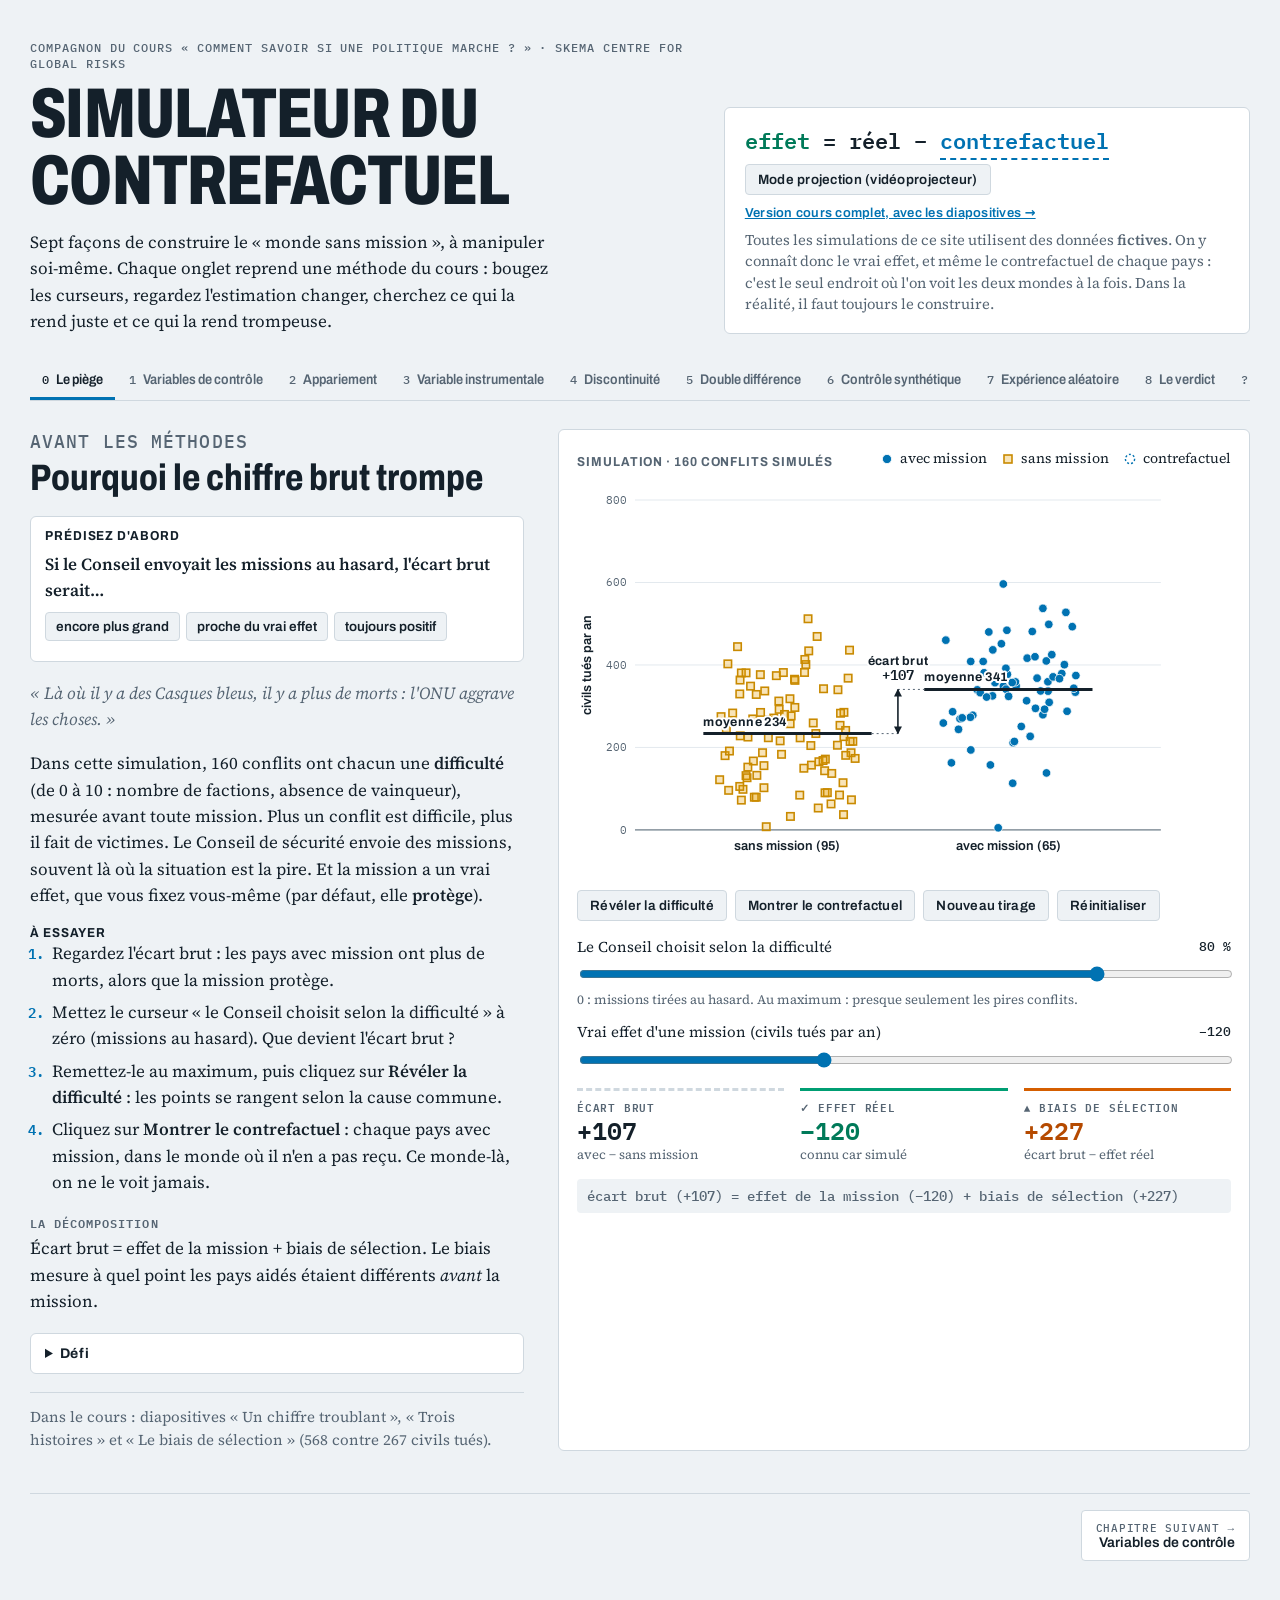
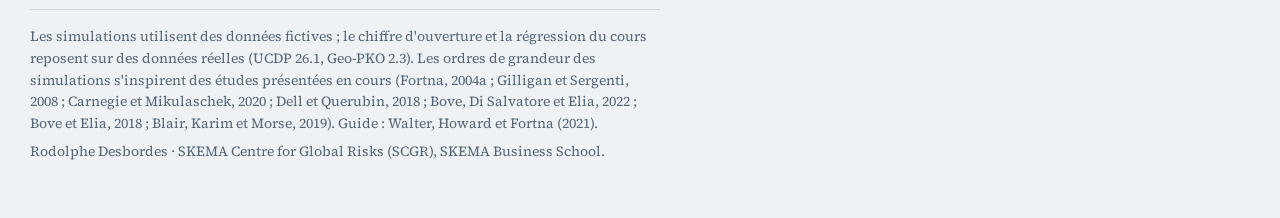
==== commit 279f3041: "Revue des diapositives : Fortna 2004a/b, encadrés harmonisés, régression avant le verdict - 19 image" ====
--- a/simulateur.html
+++ b/simulateur.html
@@ -351,7 +351,7 @@
       </ol>
     </div>
     <details class="defi"><summary>Défi</summary><p>Avec trois groupes seulement, l'estimation reste biaisée même sans facteur caché. Pourquoi&nbsp;?</p><p><i>Piste&nbsp;:</i> à l'intérieur d'un groupe, les pays avec mission restent plus difficiles que les autres (en moyenne de trois quarts de point sur l'échelle de 0 à 10, soit une quarantaine de morts de plus). Trois groupes, c'est un contrôle grossier&nbsp;; la régression utilise la difficulté exacte. Même leçon que pour les variables non mesurées&nbsp;: une variable mal mesurée ne contrôle qu'en partie.</p></details>
-    <p class="course">Dans le cours&nbsp;: Fortna (2004), 39&nbsp;% contre 42&nbsp;% de rechutes en brut, puis un risque réduit de plus de 55&nbsp;% à caractéristiques égales&nbsp;; la critique de Kocher (2014), qui vise Hultman et al.</p>
+    <p class="course">Dans le cours&nbsp;: Fortna (2004a), 39&nbsp;% contre 42&nbsp;% de rechutes en brut, puis un risque réduit de plus de 55&nbsp;% à caractéristiques égales&nbsp;; la critique de Kocher (2014), qui vise Hultman et al.</p>
   </div>
   <div class="lab">
     <div class="labhead"><div class="h3">Simulation · 170 conflits simulés</div>
@@ -397,7 +397,7 @@
         <li>Cochez «&nbsp;difficulté seulement&nbsp;»&nbsp;: les jumeaux se ressemblent sur la difficulté mais pas sur la durée, et le biais explose, quelle que soit la distance. C'est le piège de la méthode 1&nbsp;: on n'apparie que sur ce que l'on mesure.</li>
       </ol>
     </div>
-    <details class="defi"><summary>Défi</summary><p>King et Zeng (2007) reprochent à Doyle et Sambanis de comparer des cas «&nbsp;qui ne se ressemblent pas&nbsp;». Où, sur le graphique, se trouvent ces cas&nbsp;?</p><p><i>Piste&nbsp;:</i> dans la zone où il n'y a que des ronds bleus. Toute comparaison y est une extrapolation.</p></details>
+    <details class="defi"><summary>Défi</summary><p>King et Zeng (2007) reprochent à Doyle et Sambanis de comparer des cas sans équivalent dans les données. Où, sur le graphique, se trouvent ces cas&nbsp;?</p><p><i>Piste&nbsp;:</i> dans la zone où il n'y a que des ronds bleus. Toute comparaison y est une extrapolation.</p></details>
     <p class="course">Dans le cours&nbsp;: Gilligan et Sergenti (2008), risque de rechute −70&nbsp;% sans appariement, −86&nbsp;% avec.</p>
   </div>
   <div class="lab">
@@ -488,7 +488,7 @@
       </ol>
     </div>
     <details class="defi"><summary>Défi</summary><p>Pourquoi les tricheurs biaisent-ils l'estimation, alors qu'ils ne sont qu'une poignée&nbsp;?</p><p><i>Piste&nbsp;:</i> ils ne sont pas pris au hasard. Les hameaux qui réussissent à tricher sont aussi ceux où la guérilla est faible&nbsp;; ils quittent le côté gauche et s'entassent juste à droite, là où pèse l'estimation.</p></details>
-    <p class="course">Dans le cours&nbsp;: Dell et Querubin (2018), Viêt Nam, notes arrondies (2,49 devient 2)&nbsp;; et, pour les Casques bleus, une discontinuité à manier avec prudence à la frontière Mali-Burkina Faso (Nomikos, 2025).</p>
+    <p class="course">Dans le cours&nbsp;: Dell et Querubin (2018), Viêt Nam, sous-notes arrondies (4,4999 devient 4)&nbsp;; et, pour les Casques bleus, une discontinuité à manier avec prudence à la frontière Mali-Burkina Faso (Nomikos, 2025).</p>
   </div>
   <div class="lab">
     <div class="labhead"><div class="h3">Simulation · 600 hameaux simulés</div>
@@ -531,7 +531,7 @@
       </ol>
     </div>
     <details class="defi"><summary>Défi</summary><p>Mettez un vrai effet nul et un écart de tendance positif. Que conclurait un observateur pressé&nbsp;? Que montre le test placebo&nbsp;?</p><p><i>Piste&nbsp;:</i> il conclurait à un effet positif de la mission. Le placebo trouve un «&nbsp;effet&nbsp;» avant même l'arrivée des Casques bleus&nbsp;: signal d'alerte.</p></details>
-    <p class="course">Dans le cours&nbsp;: Bove, Di Salvatore et Elia (2022), Soudan du Sud, se sentir en sécurité +12,5 points. Et Kocher (2014)&nbsp;: la violence baissait déjà avant l'arrivée des Casques bleus.</p>
+    <p class="course">Dans le cours&nbsp;: Bove, Di Salvatore et Elia (2022), Soudan du Sud, se sentir en sécurité +12,5 points. Et Kocher (2014)&nbsp;: la violence était déjà faible ou baissait déjà avant l'arrivée des Casques bleus.</p>
   </div>
   <div class="lab">
     <div class="labhead"><div class="h3">Simulation · moyennes de 46 comtés simulés</div>
@@ -701,7 +701,7 @@
 
 </main>
 <footer>
-  <p>Les simulations utilisent des données fictives&nbsp;; le chiffre d'ouverture et la régression du cours reposent sur des données réelles (UCDP 26.1, Geo-PKO 2.3). Les ordres de grandeur des simulations s'inspirent des études présentées en cours (Fortna, 2004&nbsp;; Gilligan et Sergenti, 2008&nbsp;; Carnegie et Mikulaschek, 2020&nbsp;; Dell et Querubin, 2018&nbsp;; Bove, Di Salvatore et Elia, 2022&nbsp;; Bove et Elia, 2018&nbsp;; Blair, Karim et Morse, 2019). Guide&nbsp;: Walter, Howard et Fortna (2021).</p>
+  <p>Les simulations utilisent des données fictives&nbsp;; le chiffre d'ouverture et la régression du cours reposent sur des données réelles (UCDP 26.1, Geo-PKO 2.3). Les ordres de grandeur des simulations s'inspirent des études présentées en cours (Fortna, 2004a&nbsp;; Gilligan et Sergenti, 2008&nbsp;; Carnegie et Mikulaschek, 2020&nbsp;; Dell et Querubin, 2018&nbsp;; Bove, Di Salvatore et Elia, 2022&nbsp;; Bove et Elia, 2018&nbsp;; Blair, Karim et Morse, 2019). Guide&nbsp;: Walter, Howard et Fortna (2021).</p>
   <p>Rodolphe Desbordes · SKEMA Centre for Global Risks (SCGR), SKEMA Business School.</p>
 </footer>
 </div>
@@ -1092,10 +1092,10 @@
 const METH=["Variables de contrôle","Appariement","Variable instrumentale","Discontinuité","Double différence","Contrôle synthétique","Expérience aléatoire"];
 const QZ=[
  {q:"Les sanctions occidentales de 2022 ont-elles freiné la croissance russe ?",a:5,f:"Un seul pays traité : une Russie « synthétique » faite d'autres économies (exportateurs de matières premières, pays voisins) qui suivait la vraie Russie avant 2022. Piège : la guerre elle-même (dépenses militaires) et la flambée des prix de l'énergie, la même année, seraient mêlées à l'effet des sanctions."},
- {q:"Une ONG veut savoir si sa formation au dialogue réduit les conflits locaux. Elle peut intervenir dans 50 villages sur 100. Comment le vérifier ?",a:6,f:"Tirer au sort les 50 villages formés : les 50 autres forment un groupe témoin comparable, même sur ce que l'on ne mesure pas. Piège : ce qui marche dans ces villages vaut-il ailleurs ?"},
+ {q:"Une ONG veut savoir si sa formation au dialogue réduit les conflits locaux. Elle peut intervenir dans 50 villages sur 100. Comment le vérifier ?",a:6,f:"Tirer au sort les 50 villages formés : les 50 autres forment un groupe témoin comparable, même sur ce que l'on ne mesure pas. C'est ce qu'ont fait Blattman, Hartman et Blair (2014) au Liberia. Piège : ce qui marche dans ces villages vaut-il ailleurs ?"},
  {q:"Une aide est versée aux communes de plus de 5 000 habitants. Réduit-elle le vote extrémiste ?",a:3,f:"Communes de 4 900 contre communes de 5 100 habitants : elles se ressemblent, seule l'aide change. Piège : d'autres règles peuvent changer au même seuil, et des communes peuvent gonfler leur population pour le franchir."},
- {q:"En 2018, plusieurs régions frontalières reçoivent une base militaire, d'autres non. Le commerce local a-t-il changé ?",a:4,f:"On compare l'évolution du commerce dans les régions avec et sans base, avant et après 2018, en vérifiant que les tendances étaient parallèles avant. (Avec une seule région traitée, le contrôle synthétique serait aussi défendable.) Piège : les régions voisines peuvent être touchées elles aussi (commerce détourné)."},
- {q:"L'aide internationale réduit-elle la pauvreté ? On sait que les pays qui siègent au Conseil de sécurité reçoivent plus d'aide pendant leur mandat.",a:2,f:"Le siège au Conseil sert de coup de pouce à l'aide (Kuziemko et Werker, 2006) ; en Afrique, l'élection suit des tours de rôle entre sous-régions. Pièges : les pays qui briguent un siège diffèrent des autres ; le siège peut apporter autre chose que l'aide (prestige, accords commerciaux) : c'est un lien direct."}];
+ {q:"En 2018, plusieurs régions frontalières reçoivent une base militaire, d'autres non. Le commerce local a-t-il changé ?",a:4,f:"On compare l'évolution du commerce dans les régions avec et sans base, avant et après 2018, en vérifiant que les tendances étaient parallèles avant. (Avec une seule région traitée, le contrôle synthétique serait aussi défendable.) Pièges : on installe les bases là où la tension monte, et cette tension freine le commerce ; les deux groupes auraient donc divergé même sans base. Et les régions voisines peuvent être touchées elles aussi (commerce détourné)."},
+ {q:"L'aide internationale réduit-elle la pauvreté ? On sait que les pays qui siègent au Conseil de sécurité reçoivent plus d'aide pendant leur mandat.",a:2,f:"Le siège au Conseil sert de coup de pouce à l'aide (Kuziemko et Werker, 2006) ; en Afrique, l'élection suit des tours de rôle entre sous-régions (Carnegie et Mikulaschek, 2020). Pièges : les pays qui briguent un siège diffèrent des autres ; le siège peut apporter autre chose que l'aide (prestige, accords commerciaux) : c'est un lien direct."}];
 function frTypo(s){return s.replace(/(\d) (\d{3})/g,"$1"+NB+"$2").replace(/ ([?:;!])/g,NB+"$1").replace(/« /g,"«"+NB).replace(/ »/g,NB+"»");}
 function initQuiz(){const box=$("#quiz"),got=new Set();
   QZ.forEach((it,qi)=>{const d=document.createElement("div");d.className="qitem";
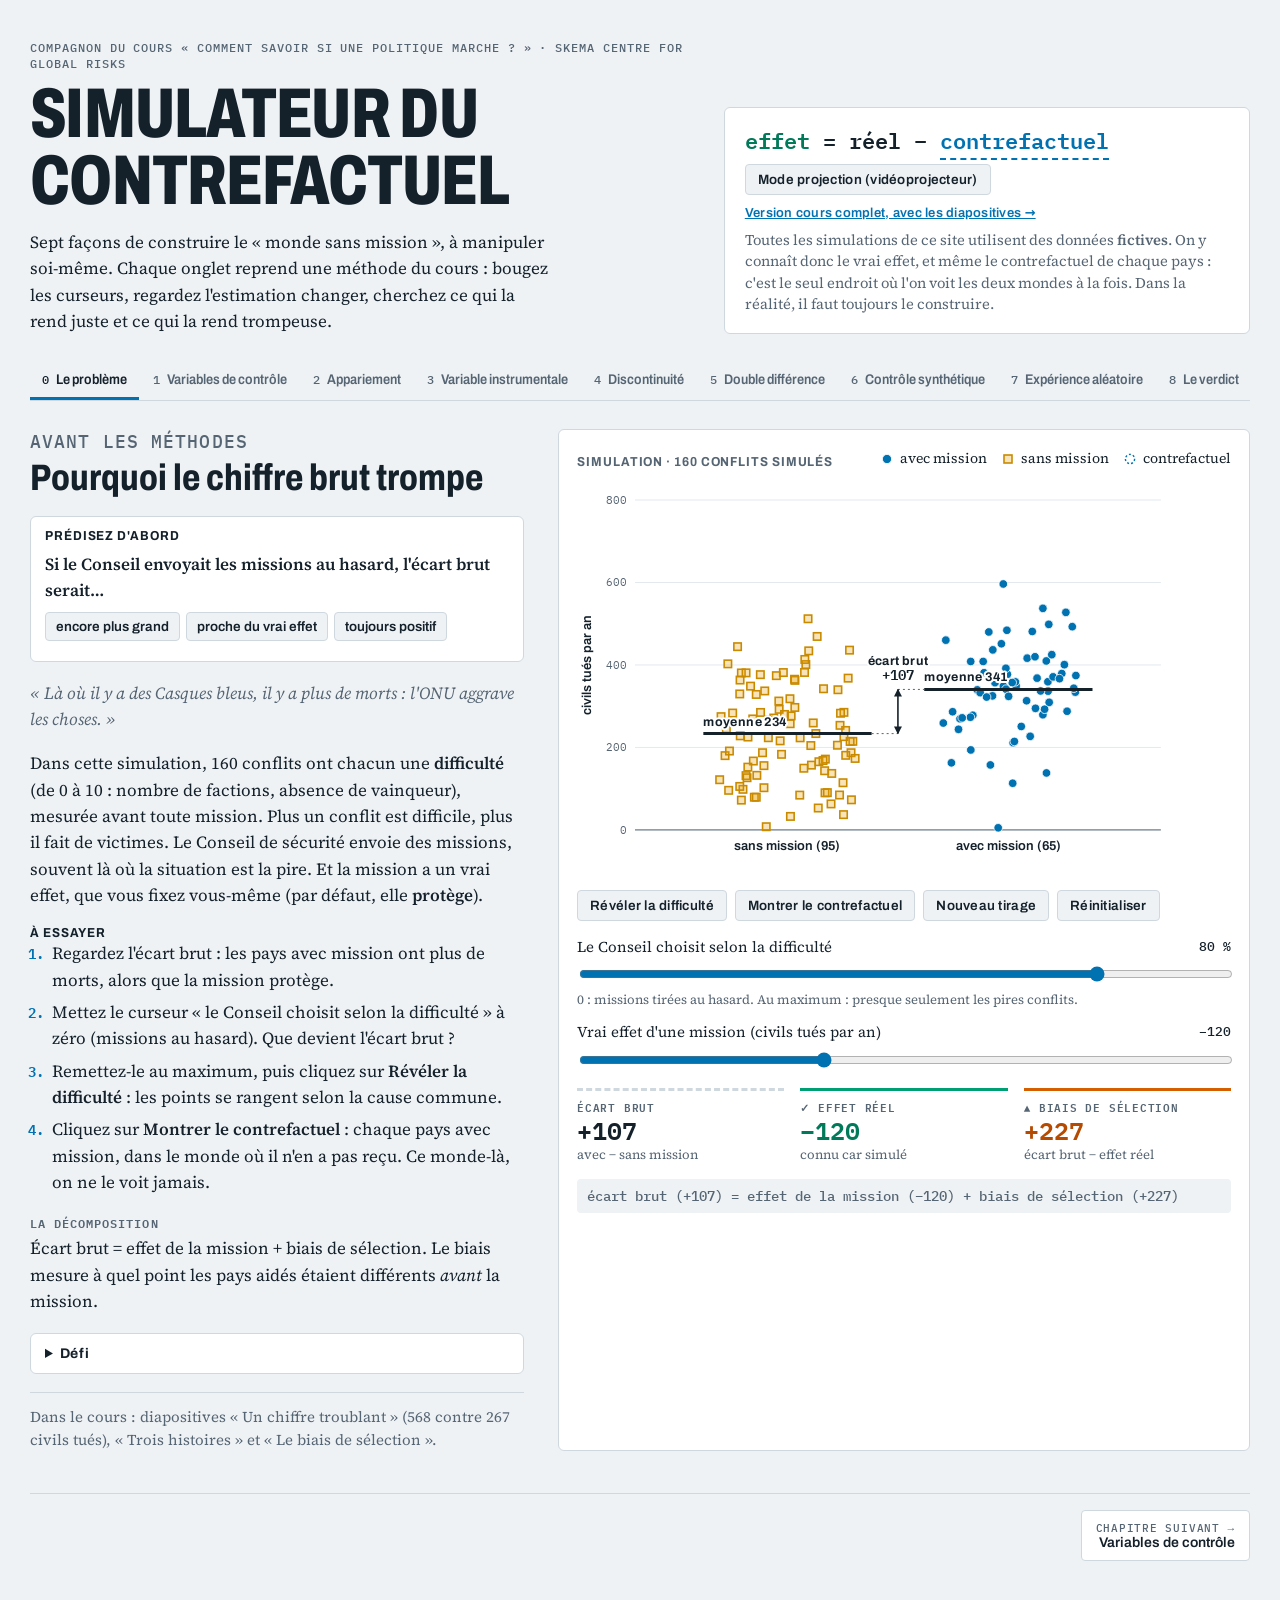
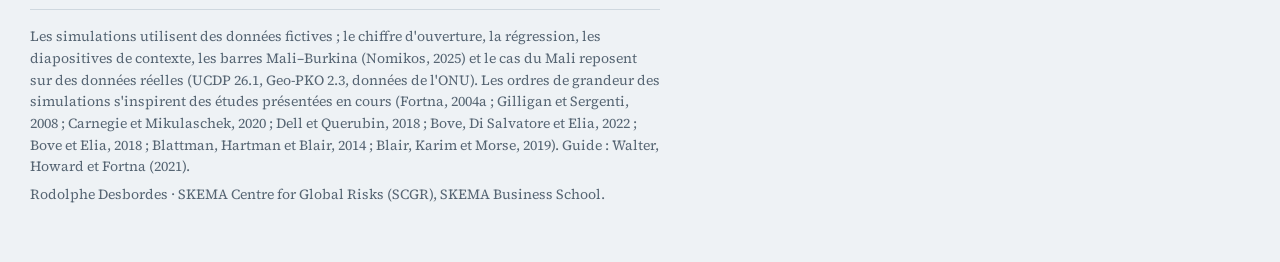
==== commit f2722319: "Corrections après audit : textes des onglets, Mali, régression, fin du cours - Méthode 3 : simulatio" ====
--- a/simulateur.html
+++ b/simulateur.html
@@ -271,7 +271,7 @@
 
 <main id="contenu">
 <nav class="tabs" role="tablist" aria-label="Méthodes">
-  <button role="tab" data-tab="piege"><span class="n">0</span>Le piège</button>
+  <button role="tab" data-tab="piege"><span class="n">0</span>Le problème</button>
   <button role="tab" data-tab="m1"><span class="n">1</span>Variables de contrôle</button>
   <button role="tab" data-tab="m2"><span class="n">2</span>Appariement</button>
   <button role="tab" data-tab="m3"><span class="n">3</span>Variable instrumentale</button>
@@ -304,7 +304,7 @@
       <div><dt>La décomposition</dt><dd>Écart brut = effet de la mission + biais de sélection. Le biais mesure à quel point les pays aidés étaient différents <i>avant</i> la mission.</dd></div>
     </dl>
     <details class="defi"><summary>Défi</summary><p>Trouvez un réglage où la mission sauve des vies mais où l'écart brut est quand même positif, puis un réglage où les deux ont le même signe. Qu'est-ce qui change entre les deux&nbsp;?</p><p><i>Piste&nbsp;:</i> tout se joue sur la sélection. Quand le Conseil choisit au hasard, l'écart brut retrouve le vrai effet (au bruit près).</p></details>
-    <p class="course">Dans le cours&nbsp;: diapositives «&nbsp;Un chiffre troublant&nbsp;», «&nbsp;Trois histoires&nbsp;» et «&nbsp;Le biais de sélection&nbsp;» (568 contre 267 civils tués).</p>
+    <p class="course">Dans le cours&nbsp;: diapositives «&nbsp;Un chiffre troublant&nbsp;» (568 contre 267 civils tués), «&nbsp;Trois histoires&nbsp;» et «&nbsp;Le biais de sélection&nbsp;».</p>
   </div>
   <div class="lab">
     <div class="labhead"><div class="h3">Simulation · 160 conflits simulés</div>
@@ -426,9 +426,9 @@
     <h2><span class="k">Méthode 3</span>La variable instrumentale&nbsp;: le coup de pouce</h2>
     <div class="predict" data-p="m3"></div>
     <dl class="sheet">
-      <div><dt>Le contrefactuel</dt><dd>Les conflits <b>sans</b> coup de pouce. Ici, le coup de pouce est la rotation au Conseil de sécurité&nbsp;: un des trois sièges africains revient toujours à l'Afrique de l'Ouest, les deux autres tournent entre les autres sous-régions selon un ordre fixé d'avance, et quand la sous-région d'un pays en guerre siège, ce pays reçoit plus de Casques bleus.</dd></div>
+      <div><dt>Le contrefactuel</dt><dd>Les mêmes pays en guerre, aux mois <b>sans</b> coup de pouce. Ici, le coup de pouce est la rotation au Conseil de sécurité&nbsp;: un des trois sièges africains revient toujours à l'Afrique de l'Ouest, les deux autres tournent entre les autres sous-régions selon un ordre fixé d'avance, et quand la sous-région d'un pays en guerre siège, la mission déjà présente dans ce pays reçoit en moyenne plus de Casques bleus.</dd></div>
       <div><dt>Les trois conditions</dt><dd>(1) Le coup de pouce équivaut à un tirage au sort&nbsp;: sans lien avec les facteurs cachés. (2) Il change vraiment le nombre de soldats. (3) Il n'agit sur les violences <b>que</b> par les soldats.</dd></div>
-      <div class="trap"><dt>Ce qui pourrait tromper</dt><dd>Un coup de pouce trop faible (estimation très instable), ou un lien direct interdit&nbsp;: siéger au Conseil apporte aussi des sanctions ou de l'aide.</dd></div>
+      <div class="trap"><dt>Ce qui pourrait tromper</dt><dd>Un coup de pouce trop faible (estimation très instable), ou un lien direct interdit&nbsp;: siéger au Conseil pourrait aussi apporter des sanctions ou de l'aide (les auteurs n'en trouvent pas).</dd></div>
     </dl>
     <div>
       <div class="h3">À essayer</div>
@@ -443,13 +443,13 @@
     <p class="course">Dans le cours&nbsp;: Carnegie et Mikulaschek (2020), environ 600 Casques bleus de plus, 3 à 5 civils tués de moins par mois pour 100 soldats.</p>
   </div>
   <div class="lab">
-    <div class="labhead"><div class="h3">Simulation · conflits simulés</div>
+    <div class="labhead"><div class="h3">Simulation · mois de guerre simulés</div>
       <div class="legend"><span><svg width="14" height="14"><circle cx="7" cy="7" r="4.6" class="mk-t"/></svg>sous-région au Conseil</span><span><svg width="14" height="14"><rect x="3" y="3" width="8" height="8" class="mk-c"/></svg>pas au Conseil</span><span><svg width="26" height="10"><line x1="1" y1="5" x2="25" y2="5" class="ln-warn"/></svg>comparaison simple</span></div></div>
     <div class="chartbox"><svg class="chart" id="c3" role="img" aria-label="Victimes civiles selon le nombre de Casques bleus"></svg></div>
     <div class="controls">
       <div class="ctl"><label for="s3p">Force du coup de pouce (soldats en plus)</label><output id="o3p"></output><input type="range" id="s3p" min="0.5" max="12" step="0.5" value="6"></div>
       <div class="ctl"><label for="s3d">Lien direct interdit (civils par mois)</label><output id="o3d"></output><input type="range" id="s3d" min="-30" max="30" step="2" value="0"><span class="hint">Effet du siège au Conseil qui ne passe pas par les soldats (sanctions, aide).</span></div>
-      <div class="ctl"><label for="s3n">Nombre de conflits</label><output id="o3n"></output><input type="range" id="s3n" min="20" max="300" step="10" value="80"></div>
+      <div class="ctl"><label for="s3n">Nombre de mois de guerre</label><output id="o3n"></output><input type="range" id="s3n" min="20" max="300" step="10" value="80"></div>
     </div>
     <div class="btns"><button class="btn" id="b3n">Nouveau tirage</button><button class="btn" data-reset="m3">Réinitialiser</button><button class="btn primary" id="b3r">Répéter 300 fois</button></div>
     <div class="readouts">
@@ -574,18 +574,18 @@
         <li>Mettez le vrai effet à zéro et cochez «&nbsp;un autre choc la même année&nbsp;»&nbsp;: la méthode attribue le choc à la mission.</li>
       </ol>
     </div>
-    <details class="defi"><summary>Défi</summary><p>Mettez le vrai effet à −3. Le placebo permet-il encore de distinguer l'effet du hasard&nbsp;?</p><p><i>Piste&nbsp;:</i> souvent non. C'est la situation de Bove et Elia (2018)&nbsp;: dans sept pays sur onze, pas d'effet détectable, ce qui ne prouve pas qu'il n'y en a aucun.</p></details>
-    <p class="course">Dans le cours&nbsp;: Bove et Elia (2018), onze pays hôtes&nbsp;; Abadie et Gardeazabal (2003), le Pays basque (85&nbsp;% Catalogne, 15&nbsp;% Madrid).</p>
+    <details class="defi"><summary>Défi</summary><p>Mettez le vrai effet à −3. Le placebo permet-il encore de distinguer l'effet du hasard&nbsp;?</p><p><i>Piste&nbsp;:</i> souvent non. C'est la situation de Bove et Elia (2018), sur l'économie des pays hôtes&nbsp;: dans sept pays sur onze, pas d'effet détectable, ce qui ne prouve pas qu'il n'y en a aucun.</p></details>
+    <p class="course">Dans le cours&nbsp;: Bove et Elia (2018), onze pays hôtes&nbsp;; Abadie et Gardeazabal (2003), le Pays basque (PIB par habitant environ 10&nbsp;% sous son jumeau synthétique).</p>
   </div>
   <div class="lab">
     <div class="labhead"><div class="h3">Simulation · un pays traité, sept pays dans le réservoir</div>
       <div class="legend"><span><svg width="26" height="12"><line x1="1" y1="6" x2="25" y2="6" class="ln-t"/><circle cx="13" cy="6" r="4" class="mk-t"/></svg>pays traité</span><span><svg width="26" height="12"><line x1="1" y1="6" x2="25" y2="6" class="ln-c"/><rect x="9.5" y="2.5" width="7" height="7" class="mk-c"/></svg>pays synthétique</span><span><svg width="26" height="12"><line x1="1" y1="6" x2="25" y2="6" class="ln-pool" style="opacity:.8"/></svg>réservoir</span></div></div>
-    <div class="chartbox"><svg class="chart" id="c6" role="img" aria-label="PIB par habitant du pays traité et de son jumeau synthétique"></svg></div>
+    <div class="chartbox"><svg class="chart" id="c6" role="img" aria-label="Morts liées au conflit (indice) du pays traité et de son jumeau synthétique"></svg></div>
     <div class="weights" id="w6"></div>
     <div class="btns"><button class="btn primary" id="b6o">Laisser l'algorithme choisir</button><button class="btn" id="b6e">Poids égaux</button><button class="btn" id="b6p">Lancer les placebos</button><button class="btn" id="b6n">Nouveau tirage</button><button class="btn" data-reset="m6">Réinitialiser</button></div>
     <div class="controls">
       <div class="ctl"><label for="s6t">Vrai effet de la mission (points d'indice)</label><output id="o6t"></output><input type="range" id="s6t" min="-15" max="15" step="1" value="-8"></div>
-      <label class="chk"><input type="checkbox" id="k6o"> Un autre choc frappe le pays la même année (−10)</label>
+      <label class="chk"><input type="checkbox" id="k6o"> Un autre choc frappe le pays la même année (−10, par exemple un cessez-le-feu)</label>
     </div>
     <div class="readouts">
       <div class="ro" id="ro6a"><div class="k">Ajustement avant</div><div class="v" id="r6a"></div><div class="note" id="n6a"></div></div>
@@ -609,7 +609,7 @@
     <div class="predict" data-p="m7"></div>
     <dl class="sheet">
       <div><dt>Le contrefactuel</dt><dd>Le groupe témoin, tiré au sort. Le hasard équilibre les deux groupes <b>en moyenne</b>, sur tout, même sur ce qu'on ne voit pas.</dd></div>
-      <div><dt>L'hypothèse clé</dt><dd>Le tirage a bien eu lieu et a été respecté. Il reste du hasard d'un tirage à l'autre, qui diminue avec le nombre de villages.</dd></div>
+      <div><dt>L'hypothèse clé</dt><dd>Le tirage a bien eu lieu et a été respecté, et les villages témoins ne sont pas touchés par le traitement. Il reste du hasard d'un tirage à l'autre, qui diminue avec le nombre de villages.</dd></div>
       <div class="trap"><dt>Ce qui pourrait tromper</dt><dd>La validité externe&nbsp;: ce qui marche dans trois comtés libériens marche-t-il au Mali&nbsp;?</dd></div>
     </dl>
     <div>
@@ -622,7 +622,7 @@
       </ol>
     </div>
     <details class="defi"><summary>Défi</summary><p>Pourquoi ne tire-t-on pas au sort les pays qui reçoivent une mission de l'ONU&nbsp;?</p><p><i>Piste&nbsp;:</i> l'aide doit aller d'abord aux besoins, c'est politiquement impossible, et il y a trop peu de missions. On tire au sort des programmes&nbsp;: patrouilles, formations, actions locales.</p></details>
-    <p class="course">Dans le cours&nbsp;: Blair, Karim et Morse (2019), patrouilles au Liberia (36 communautés tirées au sort, 38 témoins)&nbsp;; Nomikos (2022), Bamako.</p>
+    <p class="course">Dans le cours&nbsp;: Blair, Karim et Morse (2019), patrouilles au Liberia (36 communautés tirées au sort, 38 témoins).</p>
   </div>
   <div class="lab">
     <div class="labhead"><div class="h3">Simulation · villages simulés</div>
@@ -664,7 +664,7 @@
         <li>D'où la force de la triangulation&nbsp;: pour que des méthodes aux faiblesses différentes concluent toutes dans le même sens <i>à tort</i>, il faudrait que chacune voie son hypothèse violée, et dans la même direction.</li>
       </ol>
     </div>
-    <p class="course">C'est l'argument de Walter, Howard et Fortna (2021)&nbsp;: des dizaines d'études, avec des méthodes différentes, trouvent le même signe. Revenez au premier onglet avec le Conseil qui choisit les pires conflits&nbsp;: l'écart brut de départ mesurait surtout la sélection. Sur les vraies données du cours (diapositive «&nbsp;Nos 568 contre 267, passés à la régression&nbsp;»), l'écart de +301 civils tués tombe à +32 à violence passée égale, sans qu'aucune estimation soit significative.</p>
+    <p class="course">C'est l'argument de Walter, Howard et Fortna (2021)&nbsp;: des dizaines d'études, avec des méthodes différentes, trouvent le même signe. Revenez au premier onglet avec le Conseil qui choisit les pires conflits&nbsp;: l'écart brut de départ mesurait surtout la sélection. Sur les vraies données du cours (diapositive «&nbsp;Nos 568 contre 267, passés à la régression&nbsp;»), l'écart de +301 civils tués tombe à +54 à violence passée égale (+32 si l'on tient aussi compte des combats passés), sans qu'aucune estimation soit significative.</p>
   </div>
   <div class="lab">
     <div class="labhead"><div class="h3">Simulation · toutes les méthodes</div>
@@ -701,7 +701,7 @@
 
 </main>
 <footer>
-  <p>Les simulations utilisent des données fictives&nbsp;; le chiffre d'ouverture et la régression du cours reposent sur des données réelles (UCDP 26.1, Geo-PKO 2.3). Les ordres de grandeur des simulations s'inspirent des études présentées en cours (Fortna, 2004a&nbsp;; Gilligan et Sergenti, 2008&nbsp;; Carnegie et Mikulaschek, 2020&nbsp;; Dell et Querubin, 2018&nbsp;; Bove, Di Salvatore et Elia, 2022&nbsp;; Bove et Elia, 2018&nbsp;; Blair, Karim et Morse, 2019). Guide&nbsp;: Walter, Howard et Fortna (2021).</p>
+  <p>Les simulations utilisent des données fictives&nbsp;; le chiffre d'ouverture, la régression, les diapositives de contexte, les barres Mali–Burkina (Nomikos, 2025) et le cas du Mali reposent sur des données réelles (UCDP 26.1, Geo-PKO 2.3, données de l'ONU). Les ordres de grandeur des simulations s'inspirent des études présentées en cours (Fortna, 2004a&nbsp;; Gilligan et Sergenti, 2008&nbsp;; Carnegie et Mikulaschek, 2020&nbsp;; Dell et Querubin, 2018&nbsp;; Bove, Di Salvatore et Elia, 2022&nbsp;; Bove et Elia, 2018&nbsp;; Blattman, Hartman et Blair, 2014&nbsp;; Blair, Karim et Morse, 2019). Guide&nbsp;: Walter, Howard et Fortna (2021).</p>
   <p>Rodolphe Desbordes · SKEMA Centre for Global Risks (SCGR), SKEMA Business School.</p>
 </footer>
 </div>
@@ -918,7 +918,7 @@
   hist($("#c3h"),[{vals:nv,cls:"bar-w"},{vals:iv,cls:"bar-t"}],[-15,5],-5,"effet estimé pour 100 soldats","vrai effet −5");
   const srt=[...iv].sort((a,b)=>a-b),q=p=>srt[Math.floor(p*(srt.length-1))];
   const out=iv.filter(v=>v<-15||v>5).length;
-  $("#v3").innerHTML=`<b>Variable instrumentale&nbsp;:</b> 9 tirages sur 10 entre ${fr(q(.05),1)} et ${fr(q(.95),1)}${out?` (${out} hors du graphique)`:""}. <b>Comparaison simple&nbsp;:</b> en moyenne ${fr(mean(nv),1)}, loin de −5, quel que soit le nombre de conflits.`;
+  $("#v3").innerHTML=`<b>Variable instrumentale&nbsp;:</b> 9 tirages sur 10 entre ${fr(q(.05),1)} et ${fr(q(.95),1)}${out?` (${out} hors du graphique)`:""}. <b>Comparaison simple&nbsp;:</b> en moyenne ${fr(mean(nv),1)}, loin de −5, quel que soit le nombre de mois de guerre.`;
 }
 function initM3(){
   $("#s3p").oninput=e=>{M3.pi=+e.target.value;rM3();};$("#s3d").oninput=e=>{M3.delta=+e.target.value;rM3();};$("#s3n").oninput=e=>{M3.n=+e.target.value;rM3();};
@@ -1017,7 +1017,7 @@
   const syn=Array.from({length:Y},(_,t)=>M6.don.reduce((a,dn,k)=>a+wn[k]*dn[t],0));
   const all=[...tr,...syn,...M6.don.flat()],y0=Math.floor(Math.min(...all)/10)*10,y1=Math.ceil(Math.max(...all)/10)*10;
   const yr=t=>1990+t;
-  const F=frame(svg,{W,H,x:[1990,2014],y:[y0,y1],xt:[1990,1995,2000,2005,2010],xf:String,xl:"année",yl:"PIB par habitant (indice)",clearPts:true});
+  const F=frame(svg,{W,H,x:[1990,2014],y:[y0,y1],xt:[1990,1995,2000,2005,2010],xf:String,xl:"année",yl:"morts liées au conflit (indice)",clearPts:true});
   M6.don.forEach(dn=>path(F.under,dn.map((v,t)=>[F.sx(yr(t)),F.sy(v)]),"ln-pool"));
   S("rect",{x:F.sx(2001.5),y:F.yt,width:F.xr-F.sx(2001.5),height:F.yb-F.yt,class:"band"},F.under);
   ln(F.over,F.sx(2001.5),F.yt,F.sx(2001.5),F.yb,"cut");tx(F.over,"arrivée de la mission",F.sx(2001.5)+5,F.yt+12,"lbl-b");
@@ -1112,17 +1112,17 @@
 const ALT={};
 const range=(a,b)=>Array.from({length:b-a+1},(_,i)=>a+i);
 const CH=[
- {id:"piege",name:"Le piège",s:[1,  2,  3,  4,  5,  6,  7,  8,  9,  10]},
- {id:"m1",name:"Variables de contrôle",s:[11,  12,  13,  14,  15]},
- {id:"m2",name:"Appariement",s:[19,  20]},
- {id:"m3",name:"Variable instrumentale",s:[21,  22,  23,  24,  25]},
- {id:"m4",name:"Discontinuité",s:[26,  27,  28]},
- {id:"m5",name:"Double différence",s:[29,  30,  31,  32]},
- {id:"m6",name:"Contrôle synthétique",s:[35,  36]},
- {id:"m7",name:"Expérience aléatoire",s:[40,  41,  42]},
- {id:"verdict",name:"Le verdict",s:[46,  49,  50,  54,  55,  66]},
+ {id:"piege",name:"Le problème",s:[1,  2,  3,  4,  5,  6,  7,  8,  9,  10,  11,  12]},
+ {id:"m1",name:"Variables de contrôle",s:[13,  14,  15,  16,  17]},
+ {id:"m2",name:"Appariement",s:[21,  22]},
+ {id:"m3",name:"Variable instrumentale",s:[23,  24,  25,  26,  27]},
+ {id:"m4",name:"Discontinuité",s:[28,  29,  30]},
+ {id:"m5",name:"Double différence",s:[31,  32,  33,  34]},
+ {id:"m6",name:"Contrôle synthétique",s:[37,  38]},
+ {id:"m7",name:"Expérience aléatoire",s:[42,  43]},
+ {id:"verdict",name:"Le verdict",s:[47,  50,  54,  55,  56,  67,  68,  69]},
  {id:"quiz",name:"Testez-vous",s:[]},
- {id:"ressources",name:"Ressources",s:[67,  68,  69]}];
+ {id:"ressources",name:"Ressources",s:[70,  71,  72]}];
 const RESERVE=new Set([]);
 const src=n=>`slides/s${String(n).padStart(2,"0")}.webp`;
 function buildDeck(el){
